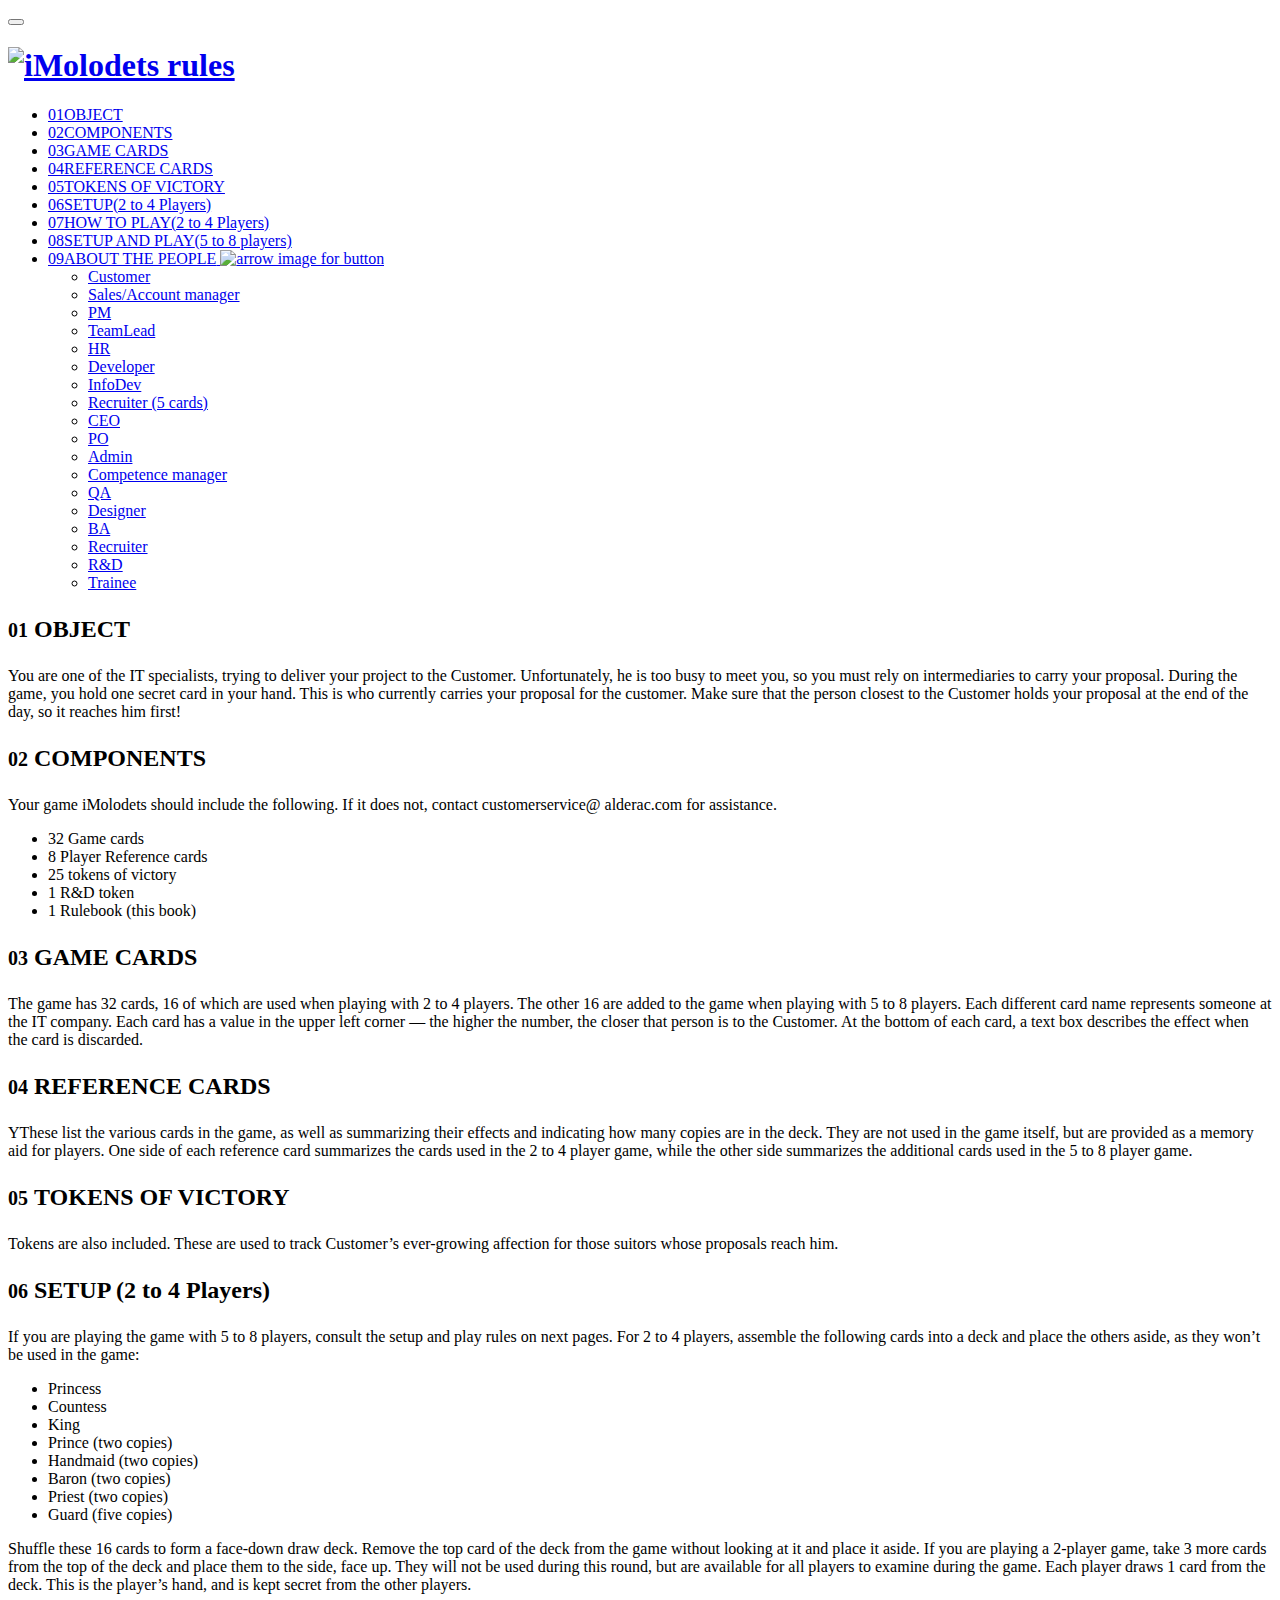
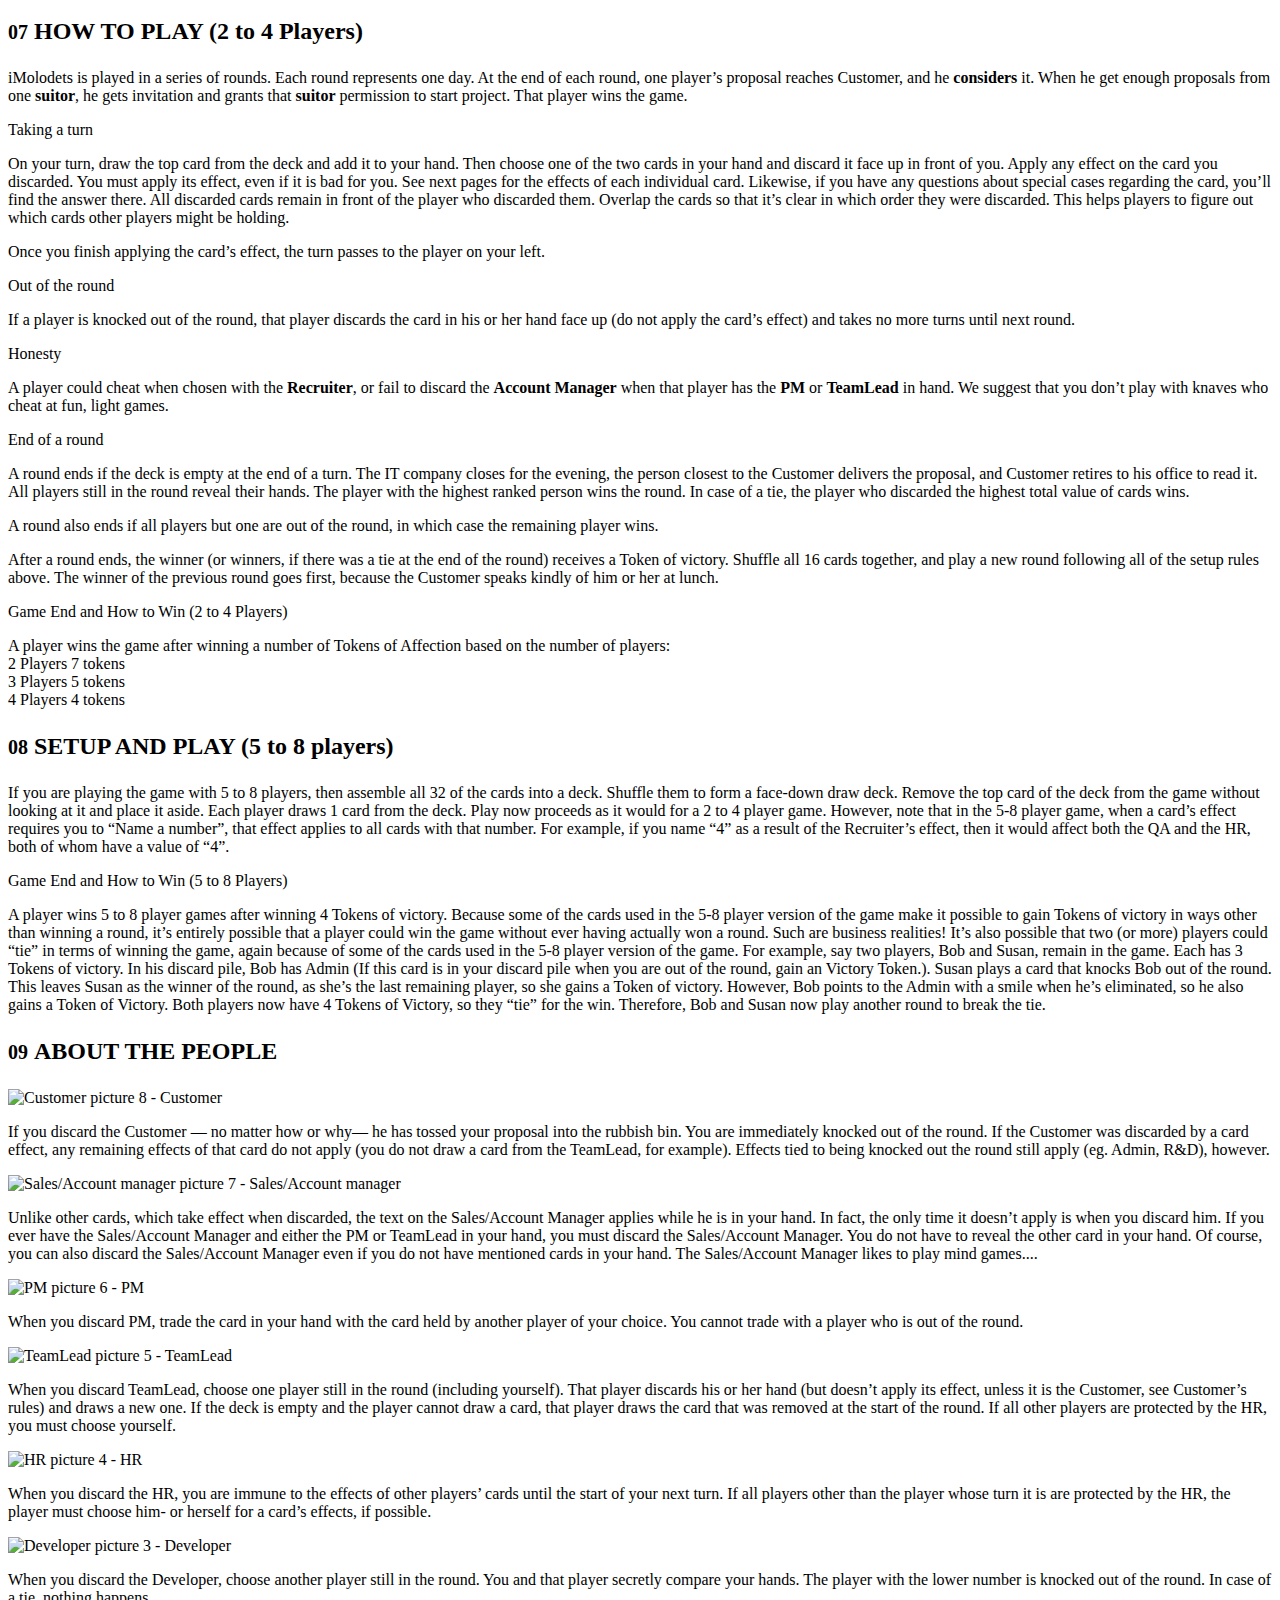
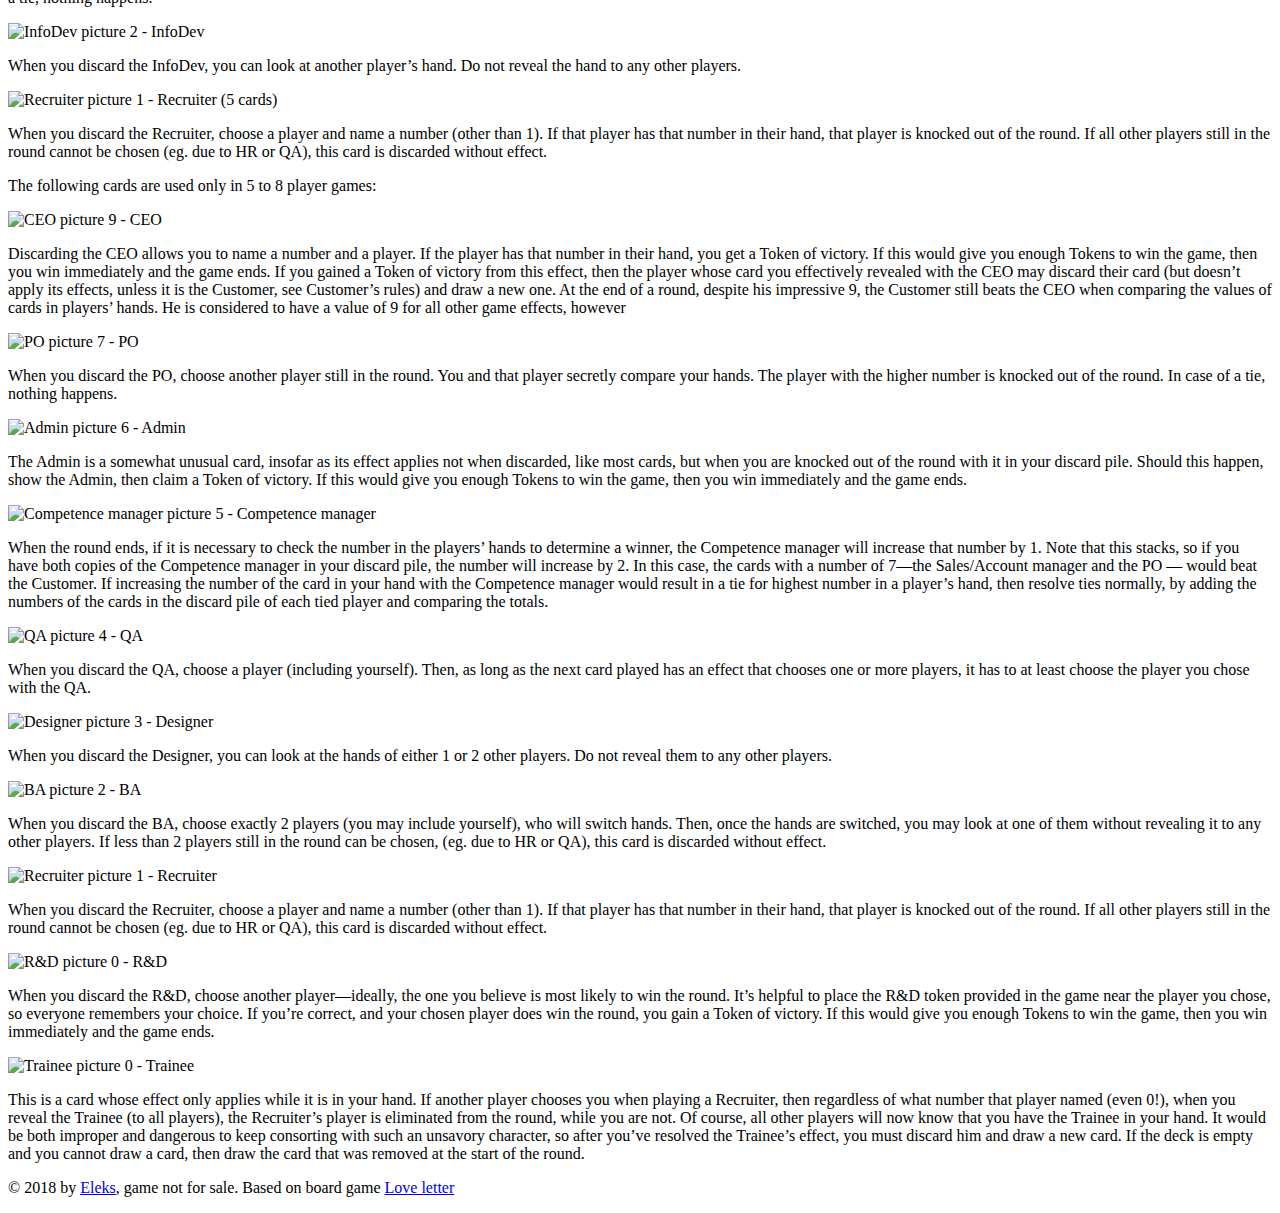
==== index.html @ ad40ad09 "changed <p> teg to <span> in navigation menu" ====
<!DOCTYPE html>
<html>

<head>
    <title>iMolodets board game rules</title>
    <link href="https://fonts.googleapis.com/css?family=Montserrat:400,700" rel="stylesheet"> 
    <link rel="stylesheet" type="text/css" href="main.css">
    <script src="main.js"></script>
    <meta name="viewport" content="width=device-width, initial-scale=1">
</head>

<body>
    <header class="header-block">
        <button class="drop-btn" onclick="mainModule.showHideMenu()"></button>
        <h1><a href="#top"><img alt="iMolodets rules" src="images/logo/logo-rules-dark.svg" class="title-img"></a></h1>
    </header>
    <aside>
        <nav class="expand-menu">
            <ul>
                <li>
                    <a href="#A00" class="list-item" onclick="mainModule.expandMenu(0)">
                        <span class="list-number">01</span><span>OBJECT</span></a>
                </li>

                <li>
                    <a href="#A01" class="list-item" onclick="mainModule.expandMenu(1)">
                        <span class="list-number">02</span><span>COMPONENTS</span></a>
                </li>

                <li>
                    <a href="#A02" class="list-item" onclick="mainModule.expandMenu(2)">
                        <span class="list-number">03</span><span>GAME CARDS</span></a>
                </li>

                <li>
                    <a href="#A03" class="list-item" onclick="mainModule.expandMenu(3)">
                        <span class="list-number">04</span><span>REFERENCE CARDS</span></a>
                </li>

                <li>
                    <a href="#A04" class="list-item" onclick="mainModule.expandMenu(4)">
                        <span class="list-number">05</span><span>TOKENS OF VICTORY</span><a>
                </li>
                <li>
                    <a href="#A05" class="list-item" onclick="mainModule.expandMenu(5)">
                        <span class="list-number">06</span><span class="item-title">SETUP<span class="item-notes">(2 to 4 Players)</span></span></a>
                </li>
                <li>
                    <a href="#A06" class="list-item" onclick="mainModule.expandMenu(6)">
                        <span class="list-number">07</span><span class="item-title">HOW TO PLAY<span class="item-notes">(2 to 4 Players)</span></span></a>
                </li>
                <li>
                    <a href="#A07" class="list-item" onclick="mainModule.expandMenu(7)">
                        <span class="list-number">08</span><span class="item-title">SETUP AND PLAY<span class="item-notes">(5 to 8 players)</span></span></a>
                </li>
                <li class="people-menu-offline">
                    <a href="#A08" id="arrow-item" class="list-item" onclick="mainModule.openSubMenu()">
                            <span class="list-number">09</span><span>ABOUT THE PEOPLE</span>
                        <img alt="arrow image for button" class="arrow" src="images/buttons/arrowDown.png">
                    </a>
                    <ul  class="people-menu">
                        <li>
                            <a href="#A09-9" class="list-item people-list-item" onclick="mainModule.expandMenu(9)">Customer</a>
                        </li>
                        <li>
                            <a href="#A09-10" class="people-list-item list-item" onclick="mainModule.expandMenu(10)">Sales/Account manager</a>
                        </li>
                        <li>
                            <a href="#A09-11" class="people-list-item list-item" onclick="mainModule.expandMenu(11)">PM</a>
                        </li>
                        <li>
                            <a href="#A09-12" class="people-list-item list-item" onclick="mainModule.expandMenu(12)">TeamLead</a>
                        </li>
                        <li>
                            <a href="#A09-13" class="people-list-item list-item" onclick="mainModule.expandMenu(13)">HR</a>
                        </li>
                        <li>
                            <a href="#A09-14" class="people-list-item list-item" onclick="mainModule.expandMenu(14)">Developer</a>
                        </li>
                        <li>
                            <a href="#A09-15" class="people-list-item list-item" onclick="mainModule.expandMenu(15)">InfoDev</a>
                        </li>
                        <li>
                            <a href="#A09-16" class="people-list-item list-item" onclick="mainModule.expandMenu(16)">Recruiter (5 cards)</a>
                        </li>
                        <li>
                            <a href="#A09-17" class="people-list-item list-item" onclick="mainModule.expandMenu(17)">CEO</a>
                        </li>
                        <li>
                            <a href="#A09-18" class="people-list-item list-item" onclick="mainModule.expandMenu(18)">PO</a>
                        </li>
                        <li>
                            <a href="#A09-19" class="people-list-item list-item" onclick="mainModule.expandMenu(19)">Admin</a>
                        </li>
                        <li>
                            <a href="#A09-20" class="people-list-item list-item" onclick="mainModule.expandMenu(20)">Competence manager</a>
                        </li>
                        <li>
                            <a href="#A09-21" class="people-list-item list-item" onclick="mainModule.expandMenu(21)">QA</a>
                        </li>
                        <li>
                            <a href="#A09-22" class="people-list-item list-item" onclick="mainModule.expandMenu(22)">Designer</a>
                        </li>
                        <li>
                            <a href="#A09-23" class="people-list-item list-item" onclick="mainModule.expandMenu(23)">BA</a>
                        </li>
                        <li>
                            <a href="#A09-24" class="people-list-item list-item" onclick="mainModule.expandMenu(24)">Recruiter</a>
                        </li>
                        <li>
                            <a href="#A09-25" class="people-list-item list-item" onclick="mainModule.expandMenu(25)">R&D</a>
                        </li>
                        <li>
                            <a href="#A09-26" class="people-list-item list-item" onclick="mainModule.expandMenu(26)">Trainee</a>
                        </li>
                    </ul>
                </li>
            </ul>
        </nav>
    </aside>
    <article class="content">
        <section class="item items">
            <h2>
                <p>
                    <a name="A00" name="top">
                        <small class="number">01</small>
                        <strong> OBJECT</strong>
                    </a>
                </p>
            </h2>
            <div class="description">
                <p>
                    You are one of the IT specialists, trying to deliver your project to the Customer. Unfortunately, he is too busy to meet
                    you, so you must rely on intermediaries to carry your proposal. During the game, you hold one secret
                    card in your hand. This is who currently carries your proposal for the customer. Make sure that the person
                    closest to the Customer holds your proposal at the end of the day, so it reaches him first!
                </p>
            </div>
        </section>
        <section class="item items">
            <h2>
                <p>
                    <a name="A01">
                        <small class="number">02</small>
                        <strong>COMPONENTS</strong>
                    </a>
                </p>
            </h2>
            <div class="description">
                <p>Your game iMolodets should include the following. If it does not, contact customerservice@ alderac.com for
                    assistance.
                </p>
                <ul>
                    <li>32 Game cards </li>
                    <li>8 Player Reference cards</li>
                    <li>25 tokens of victory</li>
                    <li>1 R&D token</li>
                    <li>1 Rulebook (this book)</li>
                </ul>
                <p></p>
            </div>
        </section>
        <section class="item items">
            <h2>
                <p>
                    <a name="A02">
                        <small class="number">03</small>
                        <strong>GAME CARDS</strong>
                    </a>
                </p>
            </h2>
            <div class="description">
                <p>
                    The game has 32 cards, 16 of which are used when playing with 2 to 4 players. The other 16 are added to the game when playing
                    with 5 to 8 players. Each different card name represents someone at the IT company. Each card has a value
                    in the upper left corner — the higher the number, the closer that person is to the Customer. At the bottom
                    of each card, a text box describes the effect when the card is discarded.
                </p>
            </div>
        </section>
        <section class="item items">
            <h2>
                <p>
                    <a name="A03">
                        <small class="number">04</small>
                        <strong>REFERENCE CARDS</strong>
                    </a>
                </p>
            </h2>
            <div class="description">
                <p>
                    YThese list the various cards in the game, as well as summarizing their effects and indicating how many copies are in the
                    deck. They are not used in the game itself, but are provided as a memory aid for players. One side of
                    each reference card summarizes the cards used in the 2 to 4 player game, while the other side summarizes
                    the additional cards used in the 5 to 8 player game.
                </p>
            </div>
        </section>
        <section class="item items">
            <h2>
                <p>
                    <a  name="A04">
                        <small class="number">05</small>
                        <strong>TOKENS OF VICTORY</strong>
                    </a>
                </p>
            </h2>
            <div class="description">
                <p>
                    Tokens are also included. These are used to track Customer’s ever-growing affection for those suitors whose proposals reach
                    him.
                </p>
            </div>
        </section>
        <section class="item items">
            <h2>
                <p>
                    <a name="A05">
                        <small class="number">06</small>
                        <strong>SETUP (2 to 4 Players)</strong>
                    </a>
                </p>
            </h2>
            <div class="description">
                <p>If you are playing the game with 5 to 8 players, consult the setup and play rules on next pages. For 2 to
                    4 players, assemble the following cards into a deck and place the others aside, as they won’t be used
                    in the game:
                </p>
                <ul class="description-list">
                    <li>Princess</li>
                    <li>Countess</li>
                    <li>King</li>
                    <li>Prince (two copies)</li>
                    <li>Handmaid (two copies)</li>
                    <li>Baron (two copies)</li>
                    <li>Priest (two copies)</li>
                    <li>Guard (five copies)</li>
                </ul>
                <p>Shuffle these 16 cards to form a face-down draw deck. Remove the top card of the deck from the game without
                    looking at it and place it aside. If you are playing a 2-player game, take 3 more cards from the top
                    of the deck and place them to the side, face up. They will not be used during this round, but are available
                    for all players to examine during the game. Each player draws 1 card from the deck. This is the player’s
                    hand, and is kept secret from the other players.</p>
            </div>
        </section>
        <section class="item items">
            <h2>
                <p>
                    <a name="A06">
                        <small class="number">07</small>
                        <strong>HOW TO PLAY (2 to 4 Players)</strong>
                    </a>
                </p>
            </h2>
            <div class="description">
                <p>
                    iMolodets is played in a series of rounds. Each round represents one day. At the end of each round, one player’s proposal
                    reaches Customer, and he
                    <strong>considers</strong> it. When he get enough proposals from one
                    <strong>suitor</strong>, he gets invitation and grants that
                    <strong>suitor</strong> permission to start project. That player wins the game.
                </p>
                <p>Taking a turn </p>
                <p>On your turn, draw the top card from the deck and add it to your hand. Then choose one of the two cards in
                    your hand and discard it face up in front of you. Apply any effect on the card you discarded. You must
                    apply its effect, even if it is bad for you. See next pages for the effects of each individual card.
                    Likewise, if you have any questions about special cases regarding the card, you’ll find the answer there.
                    All discarded cards remain in front of the player who discarded them. Overlap the cards so that it’s
                    clear in which order they were discarded. This helps players to figure out which cards other players
                    might be holding.</p>
                <p>Once you finish applying the card’s effect, the turn passes to the player on your left.
                </p>
                <p>Out of the round</p>
                <p>If a player is knocked out of the round, that player discards the card in his or her hand face up (do not
                    apply the card’s effect) and takes no more turns until next round.
                </p>
                <p>Honesty </p>
                <p>A player could cheat when chosen with the
                    <strong>Recruiter</strong>, or fail to discard the
                    <strong>Account Manager</strong> when that player has the
                    <strong>PM</strong> or
                    <strong>TeamLead</strong> in hand. We suggest that you don’t play with knaves who cheat at fun, light games.
                </p>
                <p>End of a round</p>
                <p>A round ends if the deck is empty at the end of a turn. The IT company closes for the evening, the person
                    closest to the Customer delivers the proposal, and Customer retires to his office to read it. All players
                    still in the round reveal their hands. The player with the highest ranked person wins the round. In case
                    of a tie, the player who discarded the highest total value of cards wins.
                </p>
                <p>A round also ends if all players but one are out of the round, in which case the remaining player wins.
                </p>
                <p>After a round ends, the winner (or winners, if there was a tie at the end of the round) receives a Token
                    of victory. Shuffle all 16 cards together, and play a new round following all of the setup rules above.
                    The winner of the previous round goes first, because the Customer speaks kindly of him or her at lunch.</p>
                <p>Game End and How to Win (2 to 4 Players)</p>
                <p>A player wins the game after winning a number of Tokens of Affection based on the number of players:
                    </br>
                    2 Players 7 tokens </br>
                    3 Players 5 tokens </br>
                    4 Players 4 tokens </br>
                </p>
            </div>
        </section>
        <section class="item items">
            <h2>
                <p>
                    <a name="A07">
                        <small class="number">08</small>
                        <strong>SETUP AND PLAY (5 to 8 players)</strong>
                    </a>
                </p>
            </h2>
            <div class="description">
                <p>
                    If you are playing the game with 5 to 8 players, then assemble all 32 of the cards into a deck. Shuffle them to form a face-down
                    draw deck. Remove the top card of the deck from the game without looking at it and place it aside. Each
                    player draws 1 card from the deck. Play now proceeds as it would for a 2 to 4 player game. However, note
                    that in the 5-8 player game, when a card’s effect requires you to “Name a number”, that effect applies
                    to all cards with that number. For example, if you name “4” as a result of the Recruiter’s effect, then
                    it would affect both the QA and the HR, both of whom have a value of “4”.
                </p>
                <p>Game End and How to Win (5 to 8 Players)</p>
                <p>A player wins 5 to 8 player games after winning 4 Tokens of victory. Because some of the cards used in the
                    5-8 player version of the game make it possible to gain Tokens of victory in ways other than winning
                    a round, it’s entirely possible that a player could win the game without ever having actually won a round.
                    Such are business realities! It’s also possible that two (or more) players could “tie” in terms of winning
                    the game, again because of some of the cards used in the 5-8 player version of the game. For example,
                    say two players, Bob and Susan, remain in the game. Each has 3 Tokens of victory. In his discard pile,
                    Bob has Admin (If this card is in your discard pile when you are out of the round, gain an Victory Token.).
                    Susan plays a card that knocks Bob out of the round. This leaves Susan as the winner of the round, as
                    she’s the last remaining player, so she gains a Token of victory. However, Bob points to the Admin with
                    a smile when he’s eliminated, so he also gains a Token of Victory. Both players now have 4 Tokens of
                    Victory, so they “tie” for the win. Therefore, Bob and Susan now play another round to break the tie.
                </p>
            </div>
        </section>
        <section class="item items">
            <h2>
                <p>
                    <a name="A08">
                        <small class="number">09</small>
                        <strong>ABOUT THE PEOPLE</strong>
                    </a>
                </p>
            </h2>
            <div class="description">
                <p></p>
                <div class="people-block items">
                    <img alt="Customer picture" class="people-img choosen-item" src="images/people/customer.png">
                    <a name="A09-9" class="people-name">8 - Customer</a>
                    <p>If you discard the Customer — no matter how or why— he has tossed your proposal into the rubbish bin.
                        You are immediately knocked out of the round. If the Customer was discarded by a card effect, any
                        remaining effects of that card do not apply (you do not draw a card from the TeamLead, for example).
                        Effects tied to being knocked out the round still apply (eg. Admin, R&D), however.</p>
                </div>
                <div class="people-block items">
                    <img alt="Sales/Account manager picture" class="people-img" src="images/people/sales.png">
                    <a name="A09-10" class="people-name">7 - Sales/Account manager</a>
                    <p>Unlike other cards, which take effect when discarded, the text on the Sales/Account Manager applies while
                        he is in your hand. In fact, the only time it doesn’t apply is when you discard him. If you ever
                        have the Sales/Account Manager and either the PM or TeamLead in your hand, you must discard the Sales/Account
                        Manager. You do not have to reveal the other card in your hand. Of course, you can also discard the
                        Sales/Account Manager even if you do not have mentioned cards in your hand. The Sales/Account Manager
                        likes to play mind games....
                    </p>
                </div>
                <div class="people-block items">
                    <img alt="PM picture" class="people-img" src="images/people/pm.png">
                    <a name="A09-11" class="people-name">6 - PM</a>
                    <p>When you discard PM, trade the card in your hand with the card held by another player of your choice.
                        You cannot trade with a player who is out of the round.
                    </p>
                </div>
                <div class="people-block items">
                    <img alt="TeamLead picture" class="people-img" src="images/people/team-lead.png">
                    <a name="A09-12" class="people-name">5 - TeamLead</a>
                    <p>When you discard TeamLead, choose one player still in the round (including yourself). That player discards
                        his or her hand (but doesn’t apply its effect, unless it is the Customer, see Customer’s rules) and
                        draws a new one. If the deck is empty and the player cannot draw a card, that player draws the card
                        that was removed at the start of the round. If all other players are protected by the HR, you must
                        choose yourself.
                    </p>
                </div>
                <div class="people-block items">
                    <img alt="HR picture" class="people-img" src="images/people/hr.png">
                    <a name="A09-13" class="people-name">4 - HR</a>
                    <p>When you discard the HR, you are immune to the effects of other players’ cards until the start of your
                        next turn. If all players other than the player whose turn it is are protected by the HR, the player
                        must choose him- or herself for a card’s effects, if possible.</p>
                </div>
                <div class="people-block items">
                    <img alt="Developer picture" class="people-img" src="images/people/group.png">
                    <a name="A09-14" class="people-name">3 - Developer</a>
                    <p>When you discard the Developer, choose another player still in the round. You and that player secretly
                        compare your hands. The player with the lower number is knocked out of the round. In case of a tie,
                        nothing happens.
                    </p>
                </div>
                <div class="people-block items">
                    <img alt="InfoDev picture" class="people-img" src="images/people/infodev.png">
                    <a name="A09-15" class="people-name">2 - InfoDev</a>
                    <p>When you discard the InfoDev, you can look at another player’s hand. Do not reveal the hand to any other
                        players.
                    </p>
                </div>
                <div class="people-block items">
                    <img alt="Recruiter picture" class="people-img" src="images/people/recruiter.png">
                    <a name="A09-16" class="people-name">1 - Recruiter (5 cards)</a>
                    <p>When you discard the Recruiter, choose a player and name a number (other than 1). If that player has
                        that number in their hand, that player is knocked out of the round. If all other players still in
                        the round cannot be chosen (eg. due to HR or QA), this card is discarded without effect.</p>
                </div>

                <div>
                    <p class="separate_title">The following cards are used only in 5 to 8 player games:</p>
                </div>

                <div class="people-block items">
                    <img alt="CEO picture" class="people-img" src="images/people/ceo.png">
                    <a name="A09-17" class="people-name">9 - CEO</a>
                    <p>Discarding the CEO allows you to name a number and a player. If the player has that number in their hand,
                        you get a Token of victory. If this would give you enough Tokens to win the game, then you win immediately
                        and the game ends. If you gained a Token of victory from this effect, then the player whose card
                        you effectively revealed with the CEO may discard their card (but doesn’t apply its effects, unless
                        it is the Customer, see Customer’s rules) and draw a new one. At the end of a round, despite his
                        impressive 9, the Customer still beats the CEO when comparing the values of cards in players’ hands.
                        He is considered to have a value of 9 for all other game effects, however
                    </p>
                </div>
                <div class="people-block items">
                    <img alt="PO picture" class="people-img" src="images/people/po.png">
                    <a name="A09-18" class="people-name">7 - PO</a>
                    <p>When you discard the PO, choose another player still in the round. You and that player secretly compare
                        your hands. The player with the higher number is knocked out of the round. In case of a tie, nothing
                        happens.
                    </p>
                </div>
                <div class="people-block items">
                    <img alt="Admin picture" class="people-img" src="images/people/admin.png">
                    <a name="A09-19" class="people-name">6 - Admin</a>
                    <p>The Admin is a somewhat unusual card, insofar as its effect applies not when discarded, like most cards,
                        but when you are knocked out of the round with it in your discard pile. Should this happen, show
                        the Admin, then claim a Token of victory. If this would give you enough Tokens to win the game, then
                        you win immediately and the game ends.
                    </p>
                </div>
                <div class="people-block items">
                    <img alt="Competence manager picture" class="people-img" src="images/people/comp-manager.png">
                    <a name="A09-20" class="people-name">5 - Competence manager</a>
                    <p>When the round ends, if it is necessary to check the number in the players’ hands to determine a winner,
                        the Competence manager will increase that number by 1. Note that this stacks, so if you have both
                        copies of the Competence manager in your discard pile, the number will increase by 2. In this case,
                        the cards with a number of 7—the Sales/Account manager and the PO — would beat the Customer. If increasing
                        the number of the card in your hand with the Competence manager would result in a tie for highest
                        number in a player’s hand, then resolve ties normally, by adding the numbers of the cards in the
                        discard pile of each tied player and comparing the totals.
                    </p>
                </div>
                <div class="people-block items">
                    <img alt="QA picture" class="people-img" src="images/people/qa.png">
                    <a name="A09-21" class="people-name">4 - QA</a>
                    <p>When you discard the QA, choose a player (including yourself). Then, as long as the next card played
                        has an effect that chooses one or more players, it has to at least choose the player you chose with
                        the QA.
                    </p>
                </div>
                <div class="people-block items">
                    <img alt="Designer picture" class="people-img" src="images/people/designer.png">
                    <a name="A09-22" class="people-name">3 - Designer</a>
                    <p>When you discard the Designer, you can look at the hands of either 1 or 2 other players. Do not reveal
                        them to any other players.
                    </p>
                </div>
                <div class="people-block items">
                    <img alt="BA picture" class="people-img" src="images/people/ba.png">
                    <a name="A09-23" class="people-name">2 - BA</a>
                    <p>When you discard the BA, choose exactly 2 players (you may include yourself), who will switch hands.
                        Then, once the hands are switched, you may look at one of them without revealing it to any other
                        players. If less than 2 players still in the round can be chosen, (eg. due to HR or QA), this card
                        is discarded without effect.
                    </p>
                </div>
                <div class="people-block items">
                    <img alt="Recruiter picture" class="people-img" src="images/people/recruiter.png">
                    <a name="A09-24" class="people-name">1 - Recruiter</a>
                    <p>When you discard the Recruiter, choose a player and name a number (other than 1). If that player has
                        that number in their hand, that player is knocked out of the round. If all other players still in
                        the round cannot be chosen (eg. due to HR or QA), this card is discarded without effect.</p>
                </div>
                <div class="people-block items">
                    <img alt="R&D picture" class="people-img" src="images/people/rnd.png">
                    <a name="A09-25" class="people-name">0 - R&D</a>
                    <p>When you discard the R&D, choose another player—ideally, the one you believe is most likely to win the
                        round. It’s helpful to place the R&D token provided in the game near the player you chose, so everyone
                        remembers your choice. If you’re correct, and your chosen player does win the round, you gain a Token
                        of victory. If this would give you enough Tokens to win the game, then you win immediately and the
                        game ends.
                    </p>
                </div>
                <div class="people-block items">
                    <img alt="Trainee picture" class="people-img" src="images/people/trainee.png">
                    <a name="A09-26" class="people-name">0 - Trainee</a>
                    <p>This is a card whose effect only applies while it is in your hand. If another player chooses you when
                        playing a Recruiter, then regardless of what number that player named (even 0!), when you reveal
                        the Trainee (to all players), the Recruiter’s player is eliminated from the round, while you are
                        not. Of course, all other players will now know that you have the Trainee in your hand. It would
                        be both improper and dangerous to keep consorting with such an unsavory character, so after you’ve
                        resolved the Trainee’s effect, you must discard him and draw a new card. If the deck is empty and
                        you cannot draw a card, then draw the card that was removed at the start of the round.
                    </p>
                </div>
            </div>
        </section>
    </article>
    <footer class="footer-block">
        <p>	&copy; 2018 by
            <a href="https://eleks.com" target="_blank">Eleks</a>, game not for sale. Based on board game
            <a href="http://www.alderacsite.com/love-letter-home/" target="_blank">Love letter</a>
        </p>
    </footer>
</body>

</html>
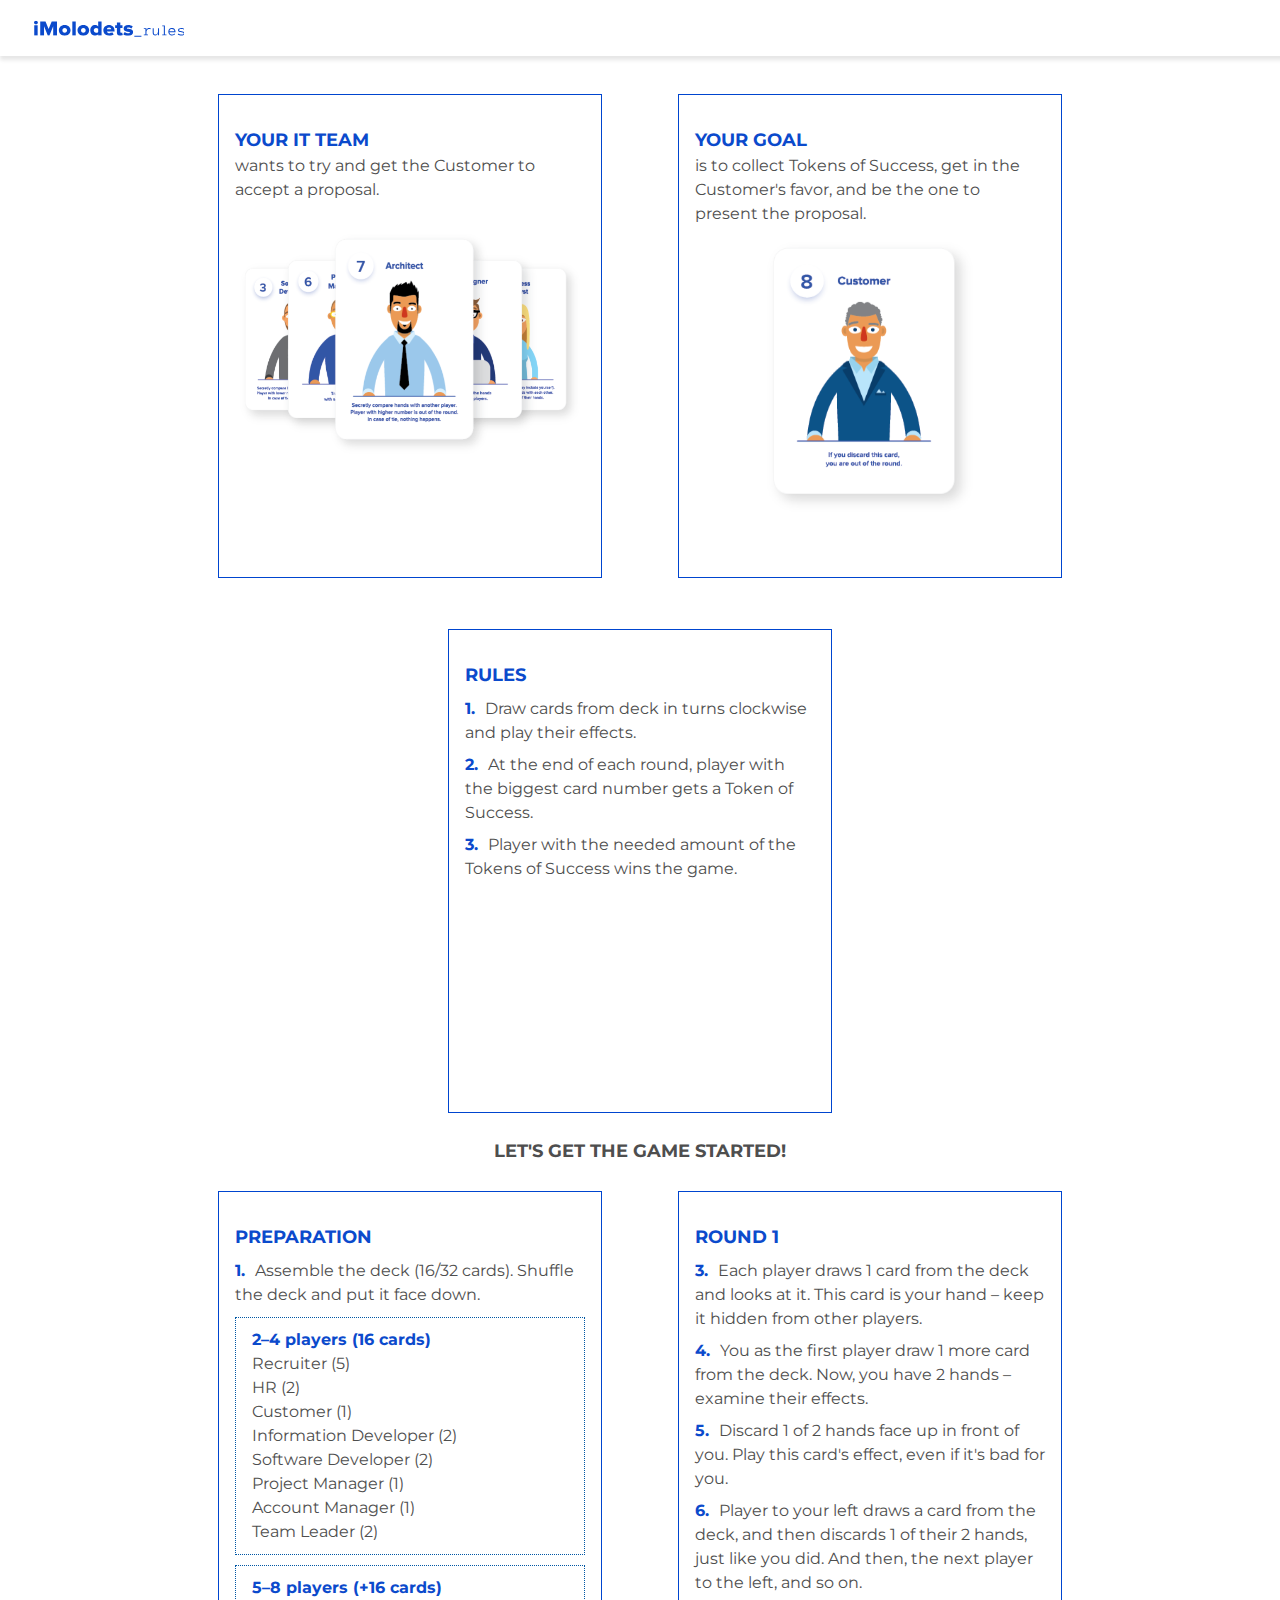
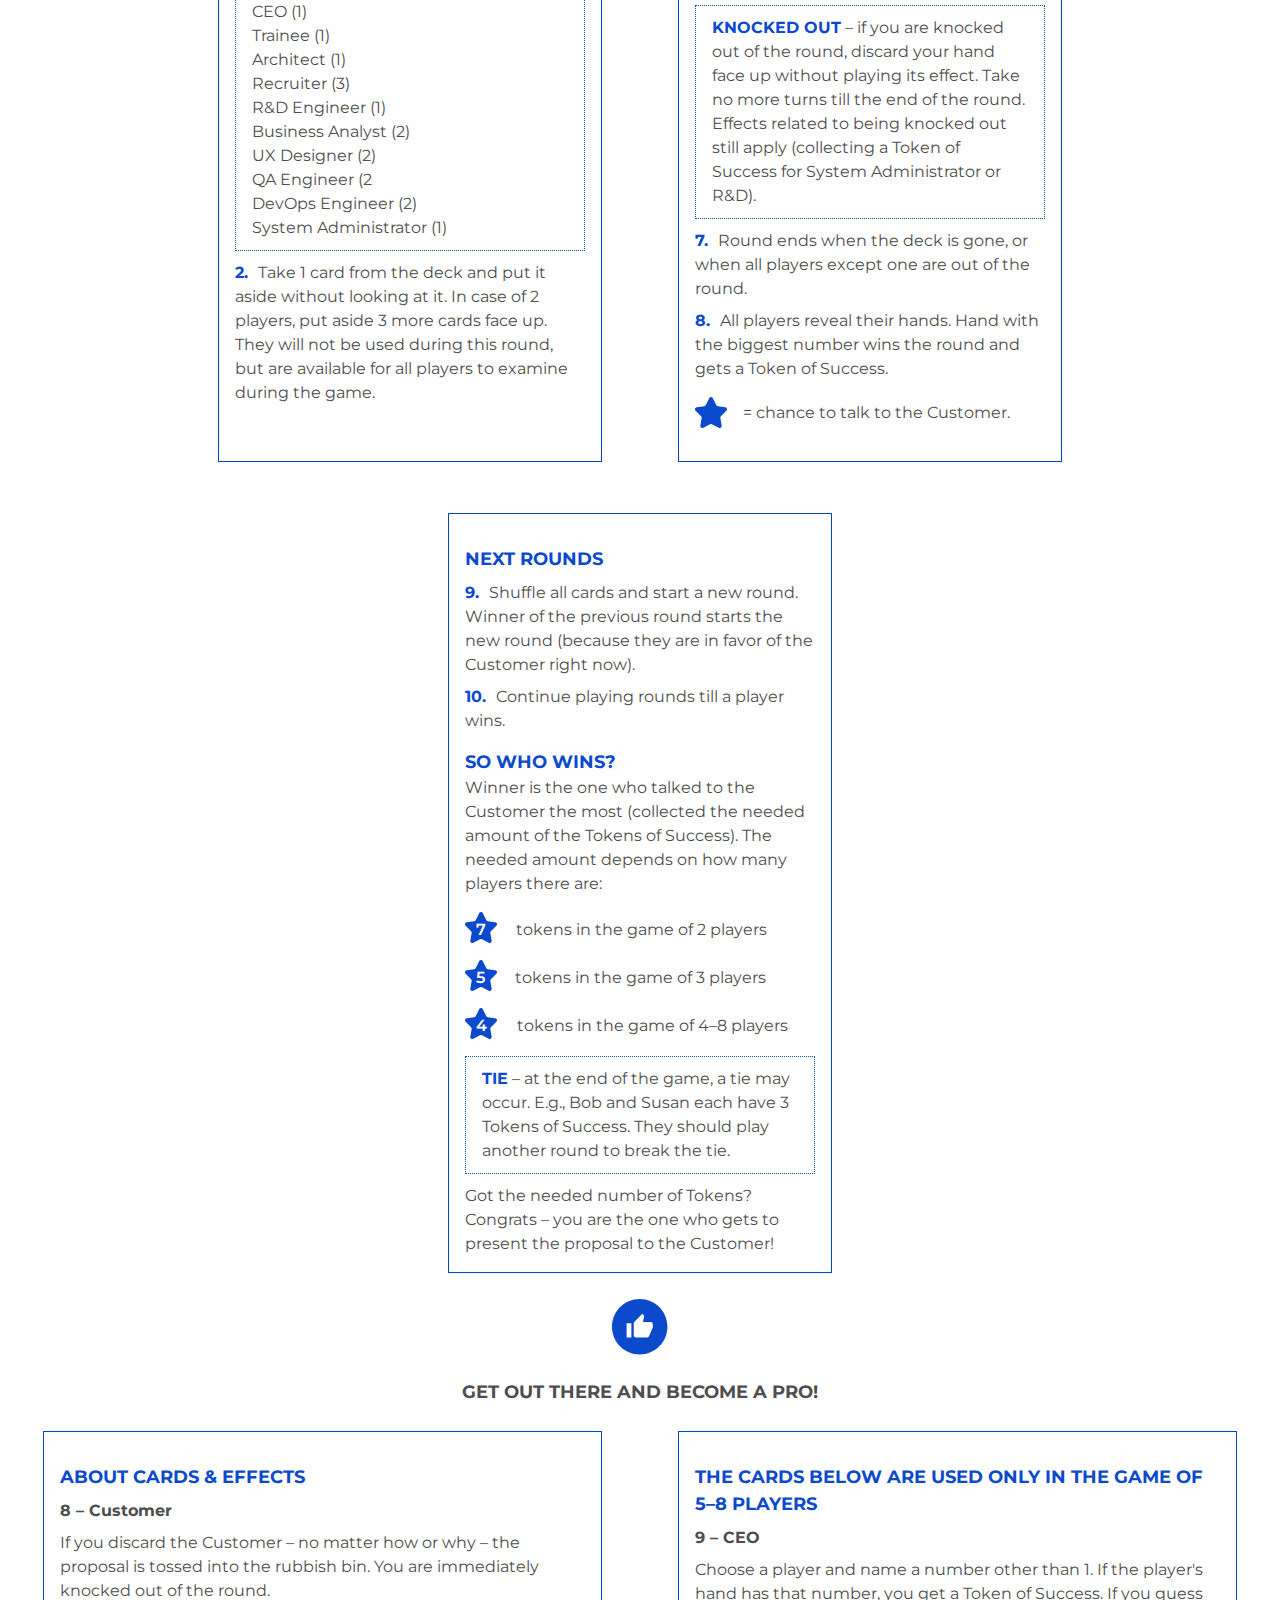
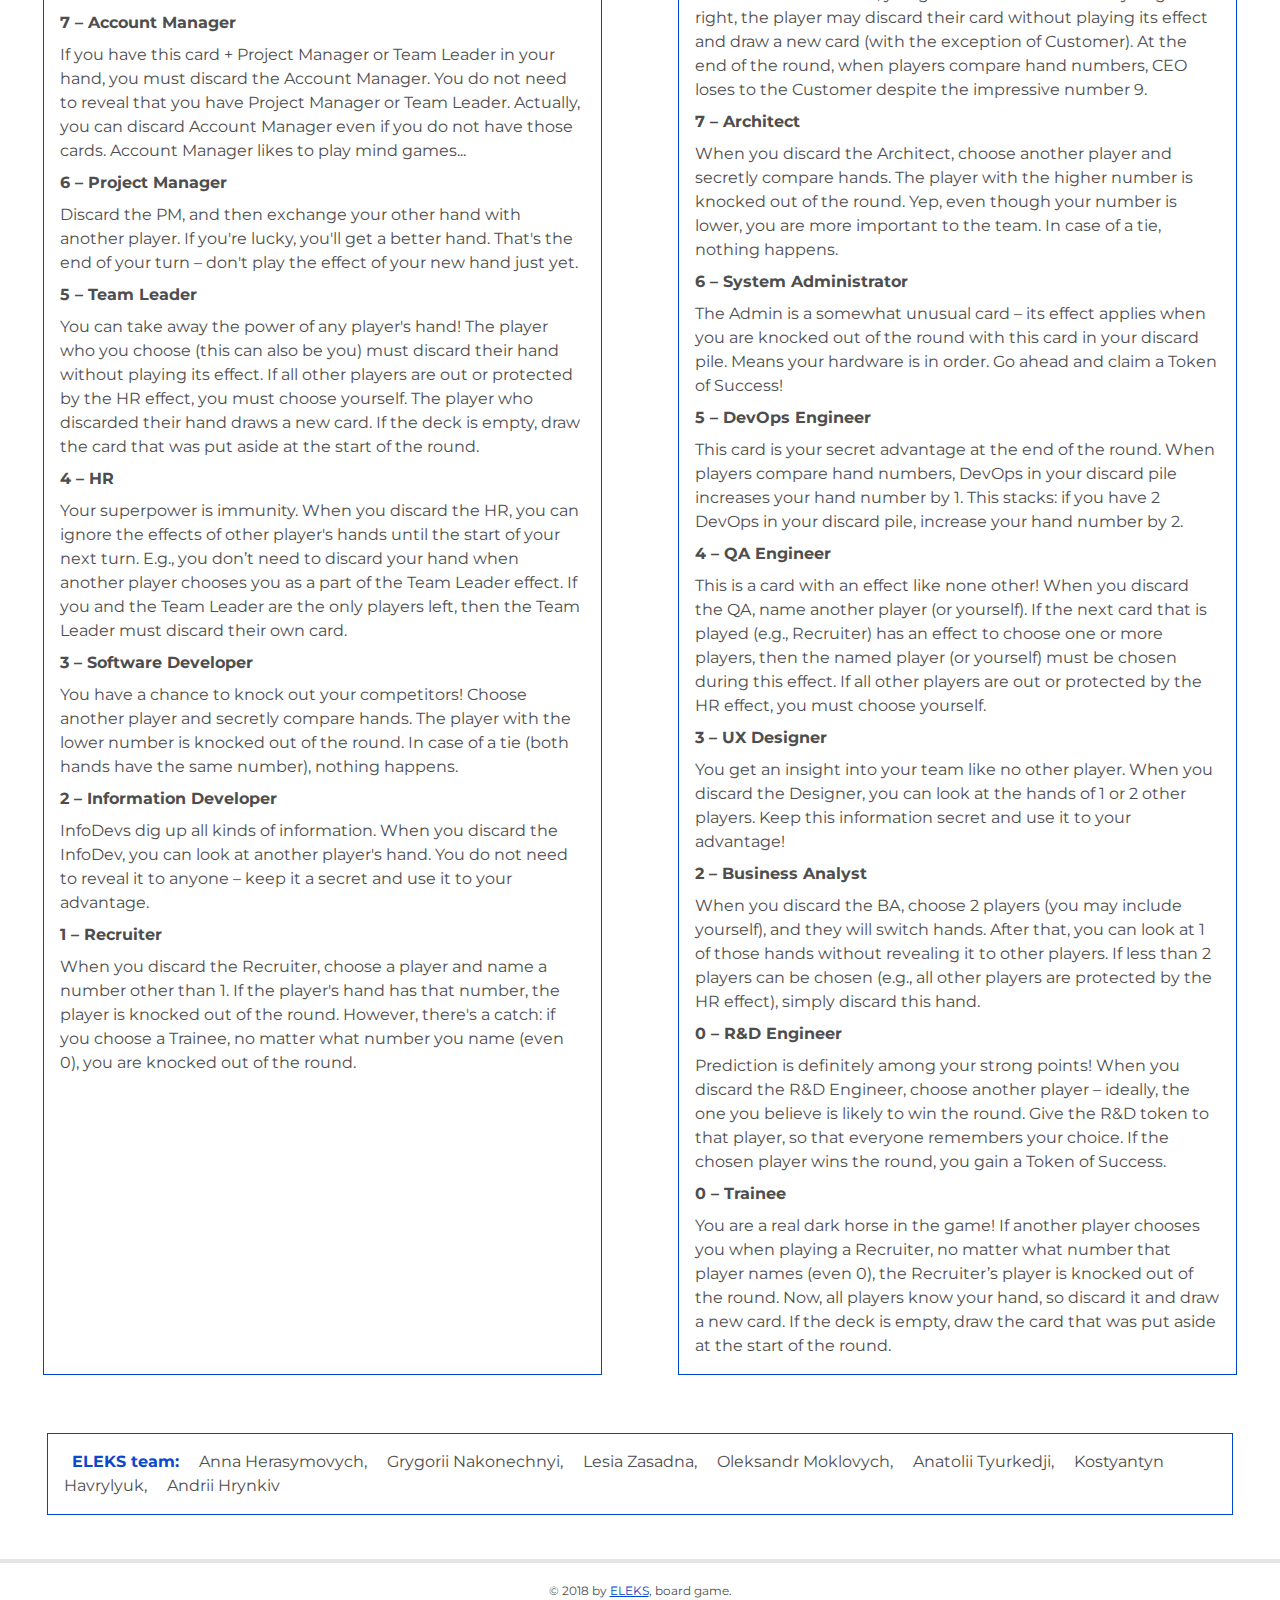
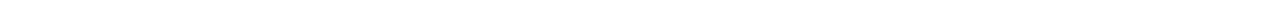
==== commit 5378d00b: "add new version of the rules;" ====
--- a/index.html
+++ b/index.html
@@ -1,9 +1,10 @@
 <!DOCTYPE html>
-<html>
+<html lang="en">
 
 <head>
+    <meta charset="utf-8" />
     <title>iMolodets board game rules</title>
-    <link href="https://fonts.googleapis.com/css?family=Montserrat:400,700" rel="stylesheet"> 
+    <link href="https://fonts.googleapis.com/css?family=Montserrat:400,700" rel="stylesheet">
     <link rel="stylesheet" type="text/css" href="main.css">
     <script src="main.js"></script>
     <meta name="viewport" content="width=device-width, initial-scale=1">
@@ -12,510 +13,323 @@
 <body>
     <header class="header-block">
         <button class="drop-btn" onclick="mainModule.showHideMenu()"></button>
-        <h1><a href="#top"><img alt="iMolodets rules" src="images/logo/logo-rules-dark.svg" class="title-img"></a></h1>
+        <h1>
+            <a href="#top">
+                <img alt="iMolodets rules" src="images/logo/logo-rules-dark.svg" class="title-img">
+            </a>
+        </h1>
     </header>
     <aside>
         <nav class="expand-menu">
             <ul>
                 <li>
                     <a href="#A00" class="list-item" onclick="mainModule.expandMenu(0)">
-                        <span class="list-number">01</span><span>OBJECT</span></a>
+                        <span class="navigation-list-number">01</span>
+                        <span>INTRODUCTION</span>
+                    </a>
                 </li>
 
                 <li>
                     <a href="#A01" class="list-item" onclick="mainModule.expandMenu(1)">
-                        <span class="list-number">02</span><span>COMPONENTS</span></a>
+                        <span class="navigation-list-number">02</span>
+                        <span>HOW TO PLAY</span>
+                    </a>
                 </li>
 
                 <li>
                     <a href="#A02" class="list-item" onclick="mainModule.expandMenu(2)">
-                        <span class="list-number">03</span><span>GAME CARDS</span></a>
-                </li>
-
-                <li>
-                    <a href="#A03" class="list-item" onclick="mainModule.expandMenu(3)">
-                        <span class="list-number">04</span><span>REFERENCE CARDS</span></a>
-                </li>
-
-                <li>
-                    <a href="#A04" class="list-item" onclick="mainModule.expandMenu(4)">
-                        <span class="list-number">05</span><span>TOKENS OF VICTORY</span><a>
-                </li>
-                <li>
-                    <a href="#A05" class="list-item" onclick="mainModule.expandMenu(5)">
-                        <span class="list-number">06</span><span class="item-title">SETUP<span class="item-notes">(2 to 4 Players)</span></span></a>
-                </li>
-                <li>
-                    <a href="#A06" class="list-item" onclick="mainModule.expandMenu(6)">
-                        <span class="list-number">07</span><span class="item-title">HOW TO PLAY<span class="item-notes">(2 to 4 Players)</span></span></a>
-                </li>
-                <li>
-                    <a href="#A07" class="list-item" onclick="mainModule.expandMenu(7)">
-                        <span class="list-number">08</span><span class="item-title">SETUP AND PLAY<span class="item-notes">(5 to 8 players)</span></span></a>
-                </li>
-                <li class="people-menu-offline">
-                    <a href="#A08" id="arrow-item" class="list-item" onclick="mainModule.openSubMenu()">
-                            <span class="list-number">09</span><span>ABOUT THE PEOPLE</span>
-                        <img alt="arrow image for button" class="arrow" src="images/buttons/arrowDown.png">
+                        <span class="navigation-list-number">03</span>
+                        <span>ABOUT CARDS</span>
                     </a>
-                    <ul  class="people-menu">
-                        <li>
-                            <a href="#A09-9" class="list-item people-list-item" onclick="mainModule.expandMenu(9)">Customer</a>
-                        </li>
-                        <li>
-                            <a href="#A09-10" class="people-list-item list-item" onclick="mainModule.expandMenu(10)">Sales/Account manager</a>
-                        </li>
-                        <li>
-                            <a href="#A09-11" class="people-list-item list-item" onclick="mainModule.expandMenu(11)">PM</a>
-                        </li>
-                        <li>
-                            <a href="#A09-12" class="people-list-item list-item" onclick="mainModule.expandMenu(12)">TeamLead</a>
-                        </li>
-                        <li>
-                            <a href="#A09-13" class="people-list-item list-item" onclick="mainModule.expandMenu(13)">HR</a>
-                        </li>
-                        <li>
-                            <a href="#A09-14" class="people-list-item list-item" onclick="mainModule.expandMenu(14)">Developer</a>
-                        </li>
-                        <li>
-                            <a href="#A09-15" class="people-list-item list-item" onclick="mainModule.expandMenu(15)">InfoDev</a>
-                        </li>
-                        <li>
-                            <a href="#A09-16" class="people-list-item list-item" onclick="mainModule.expandMenu(16)">Recruiter (5 cards)</a>
-                        </li>
-                        <li>
-                            <a href="#A09-17" class="people-list-item list-item" onclick="mainModule.expandMenu(17)">CEO</a>
-                        </li>
-                        <li>
-                            <a href="#A09-18" class="people-list-item list-item" onclick="mainModule.expandMenu(18)">PO</a>
-                        </li>
-                        <li>
-                            <a href="#A09-19" class="people-list-item list-item" onclick="mainModule.expandMenu(19)">Admin</a>
-                        </li>
-                        <li>
-                            <a href="#A09-20" class="people-list-item list-item" onclick="mainModule.expandMenu(20)">Competence manager</a>
-                        </li>
-                        <li>
-                            <a href="#A09-21" class="people-list-item list-item" onclick="mainModule.expandMenu(21)">QA</a>
-                        </li>
-                        <li>
-                            <a href="#A09-22" class="people-list-item list-item" onclick="mainModule.expandMenu(22)">Designer</a>
-                        </li>
-                        <li>
-                            <a href="#A09-23" class="people-list-item list-item" onclick="mainModule.expandMenu(23)">BA</a>
-                        </li>
-                        <li>
-                            <a href="#A09-24" class="people-list-item list-item" onclick="mainModule.expandMenu(24)">Recruiter</a>
-                        </li>
-                        <li>
-                            <a href="#A09-25" class="people-list-item list-item" onclick="mainModule.expandMenu(25)">R&D</a>
-                        </li>
-                        <li>
-                            <a href="#A09-26" class="people-list-item list-item" onclick="mainModule.expandMenu(26)">Trainee</a>
-                        </li>
-                    </ul>
                 </li>
             </ul>
         </nav>
     </aside>
-    <article class="content">
-        <section class="item items">
-            <h2>
-                <p>
-                    <a name="A00" name="top">
-                        <small class="number">01</small>
-                        <strong> OBJECT</strong>
-                    </a>
-                </p>
-            </h2>
-            <div class="description">
-                <p>
-                    You are one of the IT specialists, trying to deliver your project to the Customer. Unfortunately, he is too busy to meet
-                    you, so you must rely on intermediaries to carry your proposal. During the game, you hold one secret
-                    card in your hand. This is who currently carries your proposal for the customer. Make sure that the person
-                    closest to the Customer holds your proposal at the end of the day, so it reaches him first!
-                </p>
+    <main class="content">
+        <section class="group-block">
+            <div class="description-block">
+                <h3>
+                    <a id="A00">YOUR IT TEAM</a>
+                </h3>
+                <p>wants to try and get the Customer to accept a proposal.</p>
+                <img alt="cards picture" id="people-picture" src="images/cards/asset.png">
+            </div>
+            <div class="description-block">
+                <h3>YOUR GOAL</h3>
+                <p>is to collect Tokens of Success, get in the Customer&apos;s favor, and be the one to present the proposal.</p>
+                <img alt="customer card" id="customer-picture" src="images/cards/asset_customer.png">
+            </div>
+            <div class="description-block">
+                <h3>RULES</h3>
+                <ol id="rules-list">
+                    <li>
+                        Draw cards from deck in turns clockwise and play their effects.
+                    </li>
+                    <li>
+                        At the end of each round, player with the biggest card number gets a Token of Success.
+                    </li>
+                    <li>
+                        Player with the needed amount of the Tokens of Success wins the game.
+                    </li>
+                </ol>
             </div>
         </section>
-        <section class="item items">
-            <h2>
-                <p>
-                    <a name="A01">
-                        <small class="number">02</small>
-                        <strong>COMPONENTS</strong>
-                    </a>
-                </p>
-            </h2>
-            <div class="description">
-                <p>Your game iMolodets should include the following. If it does not, contact customerservice@ alderac.com for
-                    assistance.
-                </p>
-                <ul>
-                    <li>32 Game cards </li>
-                    <li>8 Player Reference cards</li>
-                    <li>25 tokens of victory</li>
-                    <li>1 R&D token</li>
-                    <li>1 Rulebook (this book)</li>
-                </ul>
-                <p></p>
+       
+            <h2>LET&apos;S GET THE GAME STARTED!</h2>
+      
+        <section class="group-block">
+            <div class="description-block">
+                <h3> <a id="A01">PREPARATION  </a></h3>
+                <ol id="preparation-list">
+                    <li>Assemble the deck (16/32 cards). Shuffle the deck and put it face down.
+                        <div class="internal-listitem-block">
+
+                            <ul class="people-list">
+                                <li class="term-description">2–4 players (16 cards)</li>
+                                <li>Recruiter (5)</li>
+                                <li>HR (2)</li>
+                                <li>Customer (1)</li>
+                                <li>Information Developer (2)</li>
+                                <li>Software Developer (2)</li>
+                                <li>Project Manager (1)</li>
+                                <li>Account Manager (1)</li>
+                                <li>Team Leader (2)</li>
+                            </ul>
+
+                        </div>
+                        <div class="internal-listitem-block">
+                            <ul class="people-list">
+                                <li class="term-description">5–8 players (+16 cards)</li>
+                                <li>CEO (1)</li>
+                                <li>Trainee (1)</li>
+                                <li>Architect (1)</li>
+                                <li>Recruiter (3)</li>
+                                <li>R&amp;D Engineer (1)</li>
+                                <li>Business Analyst (2)</li>
+                                <li>UX Designer (2)</li>
+                                <li>QA Engineer (2</li>
+                                <li>DevOps Engineer (2)</li>
+                                <li>System Administrator (1)</li>
+                            </ul>
+                        </div>
+                    </li>
+                    <li>
+                        Take 1 card from the deck and put it aside without looking at it. In case of 2 players, put aside 3 more cards face up. They
+                        will not be used during this round, but are available for all players to examine during the game.
+                    </li>
+                </ol>
+            </div>
+            <div class="description-block">
+                <h3>ROUND 1</h3>
+                <ol id="first-rounds">
+                    <li>
+                        Each player draws 1 card from the deck and looks at it. This card is your hand – keep it hidden from other players.
+                    </li>
+                    <li>
+                        You as the first player draw 1 more card from the deck. Now, you have 2 hands – examine their effects.
+                    </li>
+                    <li>
+                        Discard 1 of 2 hands face up in front of you. Play this card&apos;s effect, even if it&apos;s bad for you.
+                    </li>
+                    <li>
+                        Player to your left draws a card from the deck, and then discards 1 of their 2 hands, just like you did. And then, the next
+                        player to the left, and so on.
+                        <div class="internal-listitem-block">
+                            <p>
+                                <span class="term-description">KNOCKED OUT</span> – if you are knocked out of the round, discard your hand face up without
+                                playing its effect. Take no more turns till the end of the round. Effects related to being
+                                knocked out still apply (collecting a Token of Success for System Administrator or R&amp;D).</p>
+                        </div>
+                    </li>
+                    <li>
+                        Round ends when the deck is gone, or when all players except one are out of the round.
+                    </li>
+                    <li>
+                        All players reveal their hands. Hand with the biggest number wins the round and gets a Token of Success.
+                    </li>
+                </ol>
+                <div class="tip-block star">
+                    <p>= chance to talk to the Customer.</p>
+                </div>
+            </div>
+            <div class="description-block">
+                <h3>NEXT ROUNDS</h3>
+                <ol id="next-rounds">
+                    <li>
+                        Shuffle all cards and start a new round. Winner of the previous round starts the new round (because they are in favor of
+                        the Customer right now).
+                    </li>
+                    <li>
+                        Continue playing rounds till a player wins.
+                    </li>
+                </ol>
+        
+                <h3>SO WHO WINS?</h3>
+                <p>Winner is the one who talked to the Customer the most (collected the needed amount of the Tokens of Success).
+                    The needed amount depends on how many players there are:</p>
+                <div class="tip-block">
+                    <p>
+                        <span>7</span>tokens in the game of 2 players</p>
+                </div>
+                <div class="tip-block">
+                    <p>
+                        <span>5</span>tokens in the game of 3 players</p>
+                </div>
+                <div class="tip-block">
+                    <p>
+                        <span>4</span>tokens in the game of 4–8 players</p>
+                </div>
+                <div class="internal-listitem-block">
+                    <p>
+                        <span class="term-description">TIE</span> – at the end of the game, a tie may occur. E.g., Bob and Susan each have 3 Tokens of Success.
+                        They should play another round to break the tie.</p>
+                </div>
+                <div>
+                    <p>Got the needed number of Tokens? Congrats – you are the one who gets to present the proposal to the Customer!
+                    </p>
+                </div>
             </div>
         </section>
-        <section class="item items">
-            <h2>
-                <p>
-                    <a name="A02">
-                        <small class="number">03</small>
-                        <strong>GAME CARDS</strong>
-                    </a>
-                </p>
-            </h2>
-            <div class="description">
-                <p>
-                    The game has 32 cards, 16 of which are used when playing with 2 to 4 players. The other 16 are added to the game when playing
-                    with 5 to 8 players. Each different card name represents someone at the IT company. Each card has a value
-                    in the upper left corner — the higher the number, the closer that person is to the Customer. At the bottom
-                    of each card, a text box describes the effect when the card is discarded.
-                </p>
+        <div id="like-img">
+            <img alt="like" src="images/like.svg">
+        </div>
+        <h2>GET OUT THERE AND BECOME A PRO!</h2>
+        <section class="group-block">
+            <div class="description-block desktop-view">
+                <h3>
+                    <a id="A02">ABOUT CARDS &amp; EFFECTS</a>
+                </h3>
+                <div class="card-description">
+                    <h3>8 – Customer</h3>
+                    <p>If you discard the Customer – no matter how or why – the proposal is tossed into the rubbish bin. You
+                        are immediately knocked out of the round. </p>
+                </div>
+                <div class="card-description">
+                    <h3>7 – Account Manager</h3>
+                    <p>If you have this card + Project Manager or Team Leader in your hand, you must discard the Account Manager.
+                        You do not need to reveal that you have Project Manager or Team Leader. Actually, you can discard
+                        Account Manager even if you do not have those cards. Account Manager likes to play mind games...</p>
+                </div>
+                <div class="card-description">
+                    <h3>6 – Project Manager</h3>
+                    <p>Discard the PM, and then exchange your other hand with another player. If you&apos;re lucky, you&apos;ll
+                        get a better hand. That&apos;s the end of your turn – don&apos;t play the effect of your new hand
+                        just yet.
+                    </p>
+                </div>
+                <div class="card-description">
+                    <h3>5 – Team Leader</h3>
+                    <p>You can take away the power of any player&apos;s hand! The player who you choose (this can also be you)
+                        must discard their hand without playing its effect. If all other players are out or protected by
+                        the HR effect, you must choose yourself. The player who discarded their hand draws a new card. If
+                        the deck is empty, draw the card that was put aside at the start of the round.
+                    </p>
+                </div>
+                <div class="card-description">
+                    <h3>4 – HR</h3>
+                    <p>Your superpower is immunity. When you discard the HR, you can ignore the effects of other player&apos;s
+                        hands until the start of your next turn. E.g., you don’t need to discard your hand when another player
+                        chooses you as a part of the Team Leader effect. If you and the Team Leader are the only players
+                        left, then the Team Leader must discard their own card.</p>
+                </div>
+                <div class="card-description">
+                    <h3>3 – Software Developer</h3>
+                    <p>You have a chance to knock out your competitors! Choose another player and secretly compare hands. The
+                        player with the lower number is knocked out of the round. In case of a tie (both hands have the same
+                        number), nothing happens.</p>
+                </div>
+                <div class="card-description">
+                    <h3>2 – Information Developer</h3>
+                    <p>InfoDevs dig up all kinds of information. When you discard the InfoDev, you can look at another player&apos;s
+                        hand. You do not need to reveal it to anyone – keep it a secret and use it to your advantage. </p>
+                </div>
+                <div class="card-description">
+                    <h3>1 – Recruiter</h3>
+                    <p>When you discard the Recruiter, choose a player and name a number other than 1. If the player&apos;s
+                        hand has that number, the player is knocked out of the round. However, there&apos;s a catch: if you
+                        choose a Trainee, no matter what number you name (even 0), you are knocked out of the round.
+                    </p>
+                </div>
+            </div>
+            <div class="description-block desktop-view">
+                <h3>THE CARDS BELOW ARE USED ONLY IN THE GAME OF 5–8 PLAYERS</h3>
+                <div class="card-description">
+                    <h3>9 – CEO</h3>
+                    <p>Choose a player and name a number other than 1. If the player&apos;s hand has that number, you get a
+                        Token of Success. If you guess right, the player may discard their card without playing its effect
+                        and draw a new card (with the exception of Customer). At the end of the round, when players compare
+                        hand numbers, CEO loses to the Customer despite the impressive number 9.</p>
+                </div>
+                <div class="card-description">
+                    <h3>7 – Architect</h3>
+                    <p>When you discard the Architect, choose another player and secretly compare hands. The player with the
+                        higher number is knocked out of the round. Yep, even though your number is lower, you are more important
+                        to the team. In case of a tie, nothing happens.</p>
+                </div>
+                <div class="card-description">
+                    <h3>6 – System Administrator</h3>
+                    <p>The Admin is a somewhat unusual card – its effect applies when you are knocked out of the round with
+                        this card in your discard pile. Means your hardware is in order. Go ahead and claim a Token of Success!</p>
+                </div>
+                <div class="card-description">
+                    <h3>5 – DevOps Engineer</h3>
+                    <p>This card is your secret advantage at the end of the round. When players compare hand numbers, DevOps
+                        in your discard pile increases your hand number by 1. This stacks: if you have 2 DevOps in your discard
+                        pile, increase your hand number by 2.
+                    </p>
+                </div>
+                <div class="card-description">
+                    <h3>4 – QA Engineer</h3>
+                    <p>This is a card with an effect like none other! When you discard the QA, name another player (or yourself).
+                        If the next card that is played (e.g., Recruiter) has an effect to choose one or more players, then
+                        the named player (or yourself) must be chosen during this effect. If all other players are out or
+                        protected by the HR effect, you must choose yourself.</p>
+                </div>
+                <div class="card-description">
+                    <h3>3 – UX Designer</h3>
+                    <p>You get an insight into your team like no other player. When you discard the Designer, you can look at
+                        the hands of 1 or 2 other players. Keep this information secret and use it to your advantage! </p>
+                </div>
+                <div class="card-description">
+                    <h3>2 – Business Analyst</h3>
+                    <p>When you discard the BA, choose 2 players (you may include yourself), and they will switch hands. After
+                        that, you can look at 1 of those hands without revealing it to other players. If less than 2 players
+                        can be chosen (e.g., all other players are protected by the HR effect), simply discard this hand.</p>
+                </div>
+                <div class="card-description">
+                    <h3>0 – R&amp;D Engineer</h3>
+                    <p>Prediction is definitely among your strong points! When you discard the R&amp;D Engineer, choose another
+                        player – ideally, the one you believe is likely to win the round. Give the R&amp;D token to that
+                        player, so that everyone remembers your choice. If the chosen player wins the round, you gain a Token
+                        of Success.
+                    </p>
+                </div>
+                <div class="card-description">
+                    <h3>0 – Trainee</h3>
+                    <p>You are a real dark horse in the game! If another player chooses you when playing a Recruiter, no matter
+                        what number that player names (even 0), the Recruiter’s player is knocked out of the round. Now,
+                        all players know your hand, so discard it and draw a new card. If the deck is empty, draw the card
+                        that was put aside at the start of the round.
+                    </p>
+                </div>
             </div>
         </section>
-        <section class="item items">
-            <h2>
-                <p>
-                    <a name="A03">
-                        <small class="number">04</small>
-                        <strong>REFERENCE CARDS</strong>
-                    </a>
-                </p>
-            </h2>
-            <div class="description">
-                <p>
-                    YThese list the various cards in the game, as well as summarizing their effects and indicating how many copies are in the
-                    deck. They are not used in the game itself, but are provided as a memory aid for players. One side of
-                    each reference card summarizes the cards used in the 2 to 4 player game, while the other side summarizes
-                    the additional cards used in the 5 to 8 player game.
-                </p>
-            </div>
-        </section>
-        <section class="item items">
-            <h2>
-                <p>
-                    <a  name="A04">
-                        <small class="number">05</small>
-                        <strong>TOKENS OF VICTORY</strong>
-                    </a>
-                </p>
-            </h2>
-            <div class="description">
-                <p>
-                    Tokens are also included. These are used to track Customer’s ever-growing affection for those suitors whose proposals reach
-                    him.
-                </p>
-            </div>
-        </section>
-        <section class="item items">
-            <h2>
-                <p>
-                    <a name="A05">
-                        <small class="number">06</small>
-                        <strong>SETUP (2 to 4 Players)</strong>
-                    </a>
-                </p>
-            </h2>
-            <div class="description">
-                <p>If you are playing the game with 5 to 8 players, consult the setup and play rules on next pages. For 2 to
-                    4 players, assemble the following cards into a deck and place the others aside, as they won’t be used
-                    in the game:
-                </p>
-                <ul class="description-list">
-                    <li>Princess</li>
-                    <li>Countess</li>
-                    <li>King</li>
-                    <li>Prince (two copies)</li>
-                    <li>Handmaid (two copies)</li>
-                    <li>Baron (two copies)</li>
-                    <li>Priest (two copies)</li>
-                    <li>Guard (five copies)</li>
-                </ul>
-                <p>Shuffle these 16 cards to form a face-down draw deck. Remove the top card of the deck from the game without
-                    looking at it and place it aside. If you are playing a 2-player game, take 3 more cards from the top
-                    of the deck and place them to the side, face up. They will not be used during this round, but are available
-                    for all players to examine during the game. Each player draws 1 card from the deck. This is the player’s
-                    hand, and is kept secret from the other players.</p>
-            </div>
-        </section>
-        <section class="item items">
-            <h2>
-                <p>
-                    <a name="A06">
-                        <small class="number">07</small>
-                        <strong>HOW TO PLAY (2 to 4 Players)</strong>
-                    </a>
-                </p>
-            </h2>
-            <div class="description">
-                <p>
-                    iMolodets is played in a series of rounds. Each round represents one day. At the end of each round, one player’s proposal
-                    reaches Customer, and he
-                    <strong>considers</strong> it. When he get enough proposals from one
-                    <strong>suitor</strong>, he gets invitation and grants that
-                    <strong>suitor</strong> permission to start project. That player wins the game.
-                </p>
-                <p>Taking a turn </p>
-                <p>On your turn, draw the top card from the deck and add it to your hand. Then choose one of the two cards in
-                    your hand and discard it face up in front of you. Apply any effect on the card you discarded. You must
-                    apply its effect, even if it is bad for you. See next pages for the effects of each individual card.
-                    Likewise, if you have any questions about special cases regarding the card, you’ll find the answer there.
-                    All discarded cards remain in front of the player who discarded them. Overlap the cards so that it’s
-                    clear in which order they were discarded. This helps players to figure out which cards other players
-                    might be holding.</p>
-                <p>Once you finish applying the card’s effect, the turn passes to the player on your left.
-                </p>
-                <p>Out of the round</p>
-                <p>If a player is knocked out of the round, that player discards the card in his or her hand face up (do not
-                    apply the card’s effect) and takes no more turns until next round.
-                </p>
-                <p>Honesty </p>
-                <p>A player could cheat when chosen with the
-                    <strong>Recruiter</strong>, or fail to discard the
-                    <strong>Account Manager</strong> when that player has the
-                    <strong>PM</strong> or
-                    <strong>TeamLead</strong> in hand. We suggest that you don’t play with knaves who cheat at fun, light games.
-                </p>
-                <p>End of a round</p>
-                <p>A round ends if the deck is empty at the end of a turn. The IT company closes for the evening, the person
-                    closest to the Customer delivers the proposal, and Customer retires to his office to read it. All players
-                    still in the round reveal their hands. The player with the highest ranked person wins the round. In case
-                    of a tie, the player who discarded the highest total value of cards wins.
-                </p>
-                <p>A round also ends if all players but one are out of the round, in which case the remaining player wins.
-                </p>
-                <p>After a round ends, the winner (or winners, if there was a tie at the end of the round) receives a Token
-                    of victory. Shuffle all 16 cards together, and play a new round following all of the setup rules above.
-                    The winner of the previous round goes first, because the Customer speaks kindly of him or her at lunch.</p>
-                <p>Game End and How to Win (2 to 4 Players)</p>
-                <p>A player wins the game after winning a number of Tokens of Affection based on the number of players:
-                    </br>
-                    2 Players 7 tokens </br>
-                    3 Players 5 tokens </br>
-                    4 Players 4 tokens </br>
-                </p>
-            </div>
-        </section>
-        <section class="item items">
-            <h2>
-                <p>
-                    <a name="A07">
-                        <small class="number">08</small>
-                        <strong>SETUP AND PLAY (5 to 8 players)</strong>
-                    </a>
-                </p>
-            </h2>
-            <div class="description">
-                <p>
-                    If you are playing the game with 5 to 8 players, then assemble all 32 of the cards into a deck. Shuffle them to form a face-down
-                    draw deck. Remove the top card of the deck from the game without looking at it and place it aside. Each
-                    player draws 1 card from the deck. Play now proceeds as it would for a 2 to 4 player game. However, note
-                    that in the 5-8 player game, when a card’s effect requires you to “Name a number”, that effect applies
-                    to all cards with that number. For example, if you name “4” as a result of the Recruiter’s effect, then
-                    it would affect both the QA and the HR, both of whom have a value of “4”.
-                </p>
-                <p>Game End and How to Win (5 to 8 Players)</p>
-                <p>A player wins 5 to 8 player games after winning 4 Tokens of victory. Because some of the cards used in the
-                    5-8 player version of the game make it possible to gain Tokens of victory in ways other than winning
-                    a round, it’s entirely possible that a player could win the game without ever having actually won a round.
-                    Such are business realities! It’s also possible that two (or more) players could “tie” in terms of winning
-                    the game, again because of some of the cards used in the 5-8 player version of the game. For example,
-                    say two players, Bob and Susan, remain in the game. Each has 3 Tokens of victory. In his discard pile,
-                    Bob has Admin (If this card is in your discard pile when you are out of the round, gain an Victory Token.).
-                    Susan plays a card that knocks Bob out of the round. This leaves Susan as the winner of the round, as
-                    she’s the last remaining player, so she gains a Token of victory. However, Bob points to the Admin with
-                    a smile when he’s eliminated, so he also gains a Token of Victory. Both players now have 4 Tokens of
-                    Victory, so they “tie” for the win. Therefore, Bob and Susan now play another round to break the tie.
-                </p>
-            </div>
-        </section>
-        <section class="item items">
-            <h2>
-                <p>
-                    <a name="A08">
-                        <small class="number">09</small>
-                        <strong>ABOUT THE PEOPLE</strong>
-                    </a>
-                </p>
-            </h2>
-            <div class="description">
-                <p></p>
-                <div class="people-block items">
-                    <img alt="Customer picture" class="people-img choosen-item" src="images/people/customer.png">
-                    <a name="A09-9" class="people-name">8 - Customer</a>
-                    <p>If you discard the Customer — no matter how or why— he has tossed your proposal into the rubbish bin.
-                        You are immediately knocked out of the round. If the Customer was discarded by a card effect, any
-                        remaining effects of that card do not apply (you do not draw a card from the TeamLead, for example).
-                        Effects tied to being knocked out the round still apply (eg. Admin, R&D), however.</p>
-                </div>
-                <div class="people-block items">
-                    <img alt="Sales/Account manager picture" class="people-img" src="images/people/sales.png">
-                    <a name="A09-10" class="people-name">7 - Sales/Account manager</a>
-                    <p>Unlike other cards, which take effect when discarded, the text on the Sales/Account Manager applies while
-                        he is in your hand. In fact, the only time it doesn’t apply is when you discard him. If you ever
-                        have the Sales/Account Manager and either the PM or TeamLead in your hand, you must discard the Sales/Account
-                        Manager. You do not have to reveal the other card in your hand. Of course, you can also discard the
-                        Sales/Account Manager even if you do not have mentioned cards in your hand. The Sales/Account Manager
-                        likes to play mind games....
-                    </p>
-                </div>
-                <div class="people-block items">
-                    <img alt="PM picture" class="people-img" src="images/people/pm.png">
-                    <a name="A09-11" class="people-name">6 - PM</a>
-                    <p>When you discard PM, trade the card in your hand with the card held by another player of your choice.
-                        You cannot trade with a player who is out of the round.
-                    </p>
-                </div>
-                <div class="people-block items">
-                    <img alt="TeamLead picture" class="people-img" src="images/people/team-lead.png">
-                    <a name="A09-12" class="people-name">5 - TeamLead</a>
-                    <p>When you discard TeamLead, choose one player still in the round (including yourself). That player discards
-                        his or her hand (but doesn’t apply its effect, unless it is the Customer, see Customer’s rules) and
-                        draws a new one. If the deck is empty and the player cannot draw a card, that player draws the card
-                        that was removed at the start of the round. If all other players are protected by the HR, you must
-                        choose yourself.
-                    </p>
-                </div>
-                <div class="people-block items">
-                    <img alt="HR picture" class="people-img" src="images/people/hr.png">
-                    <a name="A09-13" class="people-name">4 - HR</a>
-                    <p>When you discard the HR, you are immune to the effects of other players’ cards until the start of your
-                        next turn. If all players other than the player whose turn it is are protected by the HR, the player
-                        must choose him- or herself for a card’s effects, if possible.</p>
-                </div>
-                <div class="people-block items">
-                    <img alt="Developer picture" class="people-img" src="images/people/group.png">
-                    <a name="A09-14" class="people-name">3 - Developer</a>
-                    <p>When you discard the Developer, choose another player still in the round. You and that player secretly
-                        compare your hands. The player with the lower number is knocked out of the round. In case of a tie,
-                        nothing happens.
-                    </p>
-                </div>
-                <div class="people-block items">
-                    <img alt="InfoDev picture" class="people-img" src="images/people/infodev.png">
-                    <a name="A09-15" class="people-name">2 - InfoDev</a>
-                    <p>When you discard the InfoDev, you can look at another player’s hand. Do not reveal the hand to any other
-                        players.
-                    </p>
-                </div>
-                <div class="people-block items">
-                    <img alt="Recruiter picture" class="people-img" src="images/people/recruiter.png">
-                    <a name="A09-16" class="people-name">1 - Recruiter (5 cards)</a>
-                    <p>When you discard the Recruiter, choose a player and name a number (other than 1). If that player has
-                        that number in their hand, that player is knocked out of the round. If all other players still in
-                        the round cannot be chosen (eg. due to HR or QA), this card is discarded without effect.</p>
-                </div>
-
-                <div>
-                    <p class="separate_title">The following cards are used only in 5 to 8 player games:</p>
-                </div>
-
-                <div class="people-block items">
-                    <img alt="CEO picture" class="people-img" src="images/people/ceo.png">
-                    <a name="A09-17" class="people-name">9 - CEO</a>
-                    <p>Discarding the CEO allows you to name a number and a player. If the player has that number in their hand,
-                        you get a Token of victory. If this would give you enough Tokens to win the game, then you win immediately
-                        and the game ends. If you gained a Token of victory from this effect, then the player whose card
-                        you effectively revealed with the CEO may discard their card (but doesn’t apply its effects, unless
-                        it is the Customer, see Customer’s rules) and draw a new one. At the end of a round, despite his
-                        impressive 9, the Customer still beats the CEO when comparing the values of cards in players’ hands.
-                        He is considered to have a value of 9 for all other game effects, however
-                    </p>
-                </div>
-                <div class="people-block items">
-                    <img alt="PO picture" class="people-img" src="images/people/po.png">
-                    <a name="A09-18" class="people-name">7 - PO</a>
-                    <p>When you discard the PO, choose another player still in the round. You and that player secretly compare
-                        your hands. The player with the higher number is knocked out of the round. In case of a tie, nothing
-                        happens.
-                    </p>
-                </div>
-                <div class="people-block items">
-                    <img alt="Admin picture" class="people-img" src="images/people/admin.png">
-                    <a name="A09-19" class="people-name">6 - Admin</a>
-                    <p>The Admin is a somewhat unusual card, insofar as its effect applies not when discarded, like most cards,
-                        but when you are knocked out of the round with it in your discard pile. Should this happen, show
-                        the Admin, then claim a Token of victory. If this would give you enough Tokens to win the game, then
-                        you win immediately and the game ends.
-                    </p>
-                </div>
-                <div class="people-block items">
-                    <img alt="Competence manager picture" class="people-img" src="images/people/comp-manager.png">
-                    <a name="A09-20" class="people-name">5 - Competence manager</a>
-                    <p>When the round ends, if it is necessary to check the number in the players’ hands to determine a winner,
-                        the Competence manager will increase that number by 1. Note that this stacks, so if you have both
-                        copies of the Competence manager in your discard pile, the number will increase by 2. In this case,
-                        the cards with a number of 7—the Sales/Account manager and the PO — would beat the Customer. If increasing
-                        the number of the card in your hand with the Competence manager would result in a tie for highest
-                        number in a player’s hand, then resolve ties normally, by adding the numbers of the cards in the
-                        discard pile of each tied player and comparing the totals.
-                    </p>
-                </div>
-                <div class="people-block items">
-                    <img alt="QA picture" class="people-img" src="images/people/qa.png">
-                    <a name="A09-21" class="people-name">4 - QA</a>
-                    <p>When you discard the QA, choose a player (including yourself). Then, as long as the next card played
-                        has an effect that chooses one or more players, it has to at least choose the player you chose with
-                        the QA.
-                    </p>
-                </div>
-                <div class="people-block items">
-                    <img alt="Designer picture" class="people-img" src="images/people/designer.png">
-                    <a name="A09-22" class="people-name">3 - Designer</a>
-                    <p>When you discard the Designer, you can look at the hands of either 1 or 2 other players. Do not reveal
-                        them to any other players.
-                    </p>
-                </div>
-                <div class="people-block items">
-                    <img alt="BA picture" class="people-img" src="images/people/ba.png">
-                    <a name="A09-23" class="people-name">2 - BA</a>
-                    <p>When you discard the BA, choose exactly 2 players (you may include yourself), who will switch hands.
-                        Then, once the hands are switched, you may look at one of them without revealing it to any other
-                        players. If less than 2 players still in the round can be chosen, (eg. due to HR or QA), this card
-                        is discarded without effect.
-                    </p>
-                </div>
-                <div class="people-block items">
-                    <img alt="Recruiter picture" class="people-img" src="images/people/recruiter.png">
-                    <a name="A09-24" class="people-name">1 - Recruiter</a>
-                    <p>When you discard the Recruiter, choose a player and name a number (other than 1). If that player has
-                        that number in their hand, that player is knocked out of the round. If all other players still in
-                        the round cannot be chosen (eg. due to HR or QA), this card is discarded without effect.</p>
-                </div>
-                <div class="people-block items">
-                    <img alt="R&D picture" class="people-img" src="images/people/rnd.png">
-                    <a name="A09-25" class="people-name">0 - R&D</a>
-                    <p>When you discard the R&D, choose another player—ideally, the one you believe is most likely to win the
-                        round. It’s helpful to place the R&D token provided in the game near the player you chose, so everyone
-                        remembers your choice. If you’re correct, and your chosen player does win the round, you gain a Token
-                        of victory. If this would give you enough Tokens to win the game, then you win immediately and the
-                        game ends.
-                    </p>
-                </div>
-                <div class="people-block items">
-                    <img alt="Trainee picture" class="people-img" src="images/people/trainee.png">
-                    <a name="A09-26" class="people-name">0 - Trainee</a>
-                    <p>This is a card whose effect only applies while it is in your hand. If another player chooses you when
-                        playing a Recruiter, then regardless of what number that player named (even 0!), when you reveal
-                        the Trainee (to all players), the Recruiter’s player is eliminated from the round, while you are
-                        not. Of course, all other players will now know that you have the Trainee in your hand. It would
-                        be both improper and dangerous to keep consorting with such an unsavory character, so after you’ve
-                        resolved the Trainee’s effect, you must discard him and draw a new card. If the deck is empty and
-                        you cannot draw a card, then draw the card that was removed at the start of the round.
-                    </p>
-                </div>
-            </div>
-        </section>
-    </article>
+    </main>
+    <div id="creators">
+        <ul class="people-list">
+            <li class="term-description">ELEKS team:</li>
+            <li>Anna Herasymovych,</li>
+            <li>Grygorii Nakonechnyi,</li>
+            <li>Lesia Zasadna,</li>
+            <li>Oleksandr Moklovych,</li>
+            <li>Anatolii Tyurkedji,</li>
+            <li>Kostyantyn Havrylyuk,</li>
+            <li>Andrii Hrynkiv</li>
+        </ul>
+    </div>
     <footer class="footer-block">
-        <p>	&copy; 2018 by
-            <a href="https://eleks.com" target="_blank">Eleks</a>, game not for sale. Based on board game
-            <a href="http://www.alderacsite.com/love-letter-home/" target="_blank">Love letter</a>
+        <p> &copy; 2018 by
+            <a href="https://eleks.com" target="_blank">ELEKS</a>, board game.
         </p>
     </footer>
 </body>
--- a/main.css
+++ b/main.css
@@ -0,0 +1,271 @@
+html{
+    overflow-x: scroll;
+    scroll-behavior: smooth; 
+}
+body{
+    margin: 0;
+    background-color: #fff;
+    font-family: 'Montserrat', Arial, Helvetica, sans-serif;
+    color: #4e4e4e;
+    display: flex;
+    flex-direction: column;
+    line-height: 1.5;
+}
+ul,  ol, h3, li, h2 > p, a> p, p {
+    padding: 0;
+    margin: 0;
+}
+.header-block{
+    position: fixed;
+    width: 100%;
+    height: 56px;
+    display: flex;
+    align-items: center;
+    box-shadow: 0 4px 4px 0 rgba(0, 0, 0, 0.1);
+    padding: 0 16px;
+    background: #fff;
+}
+.header-block-open-menu{
+    transition-property: background-color;
+    position: fixed;
+    z-index: 2;
+    background-color: #0045cf;
+    box-shadow: none;
+}
+.title-img{
+    width: 150px;
+    height: 25px;
+    margin: 14px 0 0 18px;
+
+}
+.uppercase {
+    text-transform: uppercase;
+}
+.drop-btn{
+    outline: none;
+    border: none;
+    height: 20px;
+    width: 20px;
+    background: url("images/buttons/menu.svg") no-repeat  center; 
+    background-size: 100%;
+  
+}
+.drop-btn-open{
+    background: url("images/buttons/pageClose.png") no-repeat  center;
+    background-size: 70%;
+    z-index: 3;
+}
+.expand-menu {
+    position: fixed;
+    overflow-y: auto;
+    background-color:#0045cf;
+    height: 100%;
+    width:100%;
+    left:-100%;
+    padding-top: 56px;
+    transition: left 0.5s; 
+} 
+.expand-menu-open {
+    left: 0%;
+    margin-bottom: 80px;
+}
+.header-open{
+    color: white;
+    box-shadow: none; 
+}
+.list-item { 
+    display: flex;
+    height: 24px;
+    align-items: center;
+    text-decoration: none;
+    color: white;
+    font-size: 16px;
+    padding: 16px 16px 16px 21px;
+}
+.list-item:hover{
+    background-color: #0A3FAD;
+}
+.clicked-background{
+    background-color: #0A3FAD;
+}
+.navigation-list-number {
+    color: white;
+    padding-right: 16px;
+    font-size: 12px;
+}
+.content{ 
+    display: block;
+    height: 90%;  
+    margin-top: 68px;
+    z-index: -1;
+}
+h2 {
+    font-size: 18px;
+    margin: 32px 16px 8px 16px ;
+    text-align: center;
+} 
+.description-block {
+    padding: 5px 16px 0 16px;
+  
+}
+.description-block > h3 {
+    font-size: 18px;
+    color: #0b4acc;
+    margin: 16px 0 0 0;
+}
+.description-block > p {
+    font-size: 16px;
+
+}
+#people-picture {
+    width:215px;
+    height: 135px;
+    display: block;
+    margin:16px auto;
+}
+#customer-picture{
+    width: 103px;
+    height: 135px;
+    display: block;
+    margin:16px auto;
+}
+.term-description {
+    color: #0b4acc;
+    font-weight: bold;
+}
+ ol {
+    list-style-type: none;
+}
+
+ol { counter-reset: item; }
+ol li { 
+    display: block; 
+    margin:8px 0;}
+#preparation-list { counter-reset: item 0; }
+#first-rounds { counter-reset: item 2; }
+#next-rounds { counter-reset: item 8; }
+ol li:before {
+    content: counter(item) ". ";
+    counter-increment: item;
+    color: #0b4acc;
+    font-weight: bold;
+    margin-right: 5px;
+}
+ul.people-list > li:before{
+    content:none;
+}
+ul.people-list > li{
+margin: 0;
+}
+.internal-listitem-block {
+    margin: 10px 0;
+    border: 1px dotted #0057a4;
+    padding: 10px 16px;
+}
+.tip-block {
+   display: flex;
+   align-items: center;
+   flex-direction: row;
+   margin:16px 0;
+   height: 32px;
+   background: url("images/star.svg") no-repeat;
+}
+.star {
+    padding-left: 48px;
+}
+.tip-block > p > span {
+    display: inline-block;
+    color: #fff;
+    font-weight: 600;
+    padding: 4px 30px 0 11px;
+}
+
+#like-img > img{
+    display: block;
+    margin: 32px auto ;
+
+}
+.card-description > h3 {
+    margin: 8px 0;
+    font-size: 16px;
+   }
+#creators {
+    margin: 48px 16px;
+    padding: 16px;
+    border: 1px dotted #0057a4;
+}
+#creators > ul {list-style: none;}
+.footer-block{
+    margin-top: 16px;
+    align-self: flex-end;
+    width: 100%;
+    height: 56px;
+    text-align: center;
+    font-size: 12px;
+    box-shadow: 0px  -4px  rgba(0, 0, 0, 0.1);
+}
+.footer-block > p {
+    padding: 16px;
+    line-height: 24px;
+}
+.footer-block a {
+    color: #0045cf;
+}
+a[id] {padding-top:80px;}
+
+
+
+
+@media all and (min-width: 769px) {
+
+    body, ul, li, .people-block > p, h2 {
+        padding: 0;
+        margin: 0;
+    }
+    #like-img > img{
+        margin: 0 auto 24px auto ;
+    }
+ 
+    .expand-menu, .drop-btn {
+        display: none;
+    }
+    .group-block {
+        padding: 0 auto;
+        display: flex;
+        flex-direction: row;
+        flex-wrap: wrap;
+        justify-content: center;
+    }
+    .description-block {
+        margin:2% 3%; 
+        width: 25%;
+        padding:16px;
+        border: 1px solid #0045cf;;
+        min-width: 350px; 
+        min-height: 450px; 
+    }
+   
+    .desktop-view {
+        width: 41%;
+    }
+    #people-picture {
+        min-width: 340px;
+        height: 220px;
+        display: block;
+        margin:32px auto;
+    }
+    #customer-picture{
+        min-width: 206px;
+        height: 270px;
+        
+    }
+    #creators {
+        width: 90%;
+        margin: 32px auto;
+        border: 1px solid #0045cf;;
+    }
+    #creators > ul > li {
+        display: inline;
+        padding: 0 8px;
+    }
+}
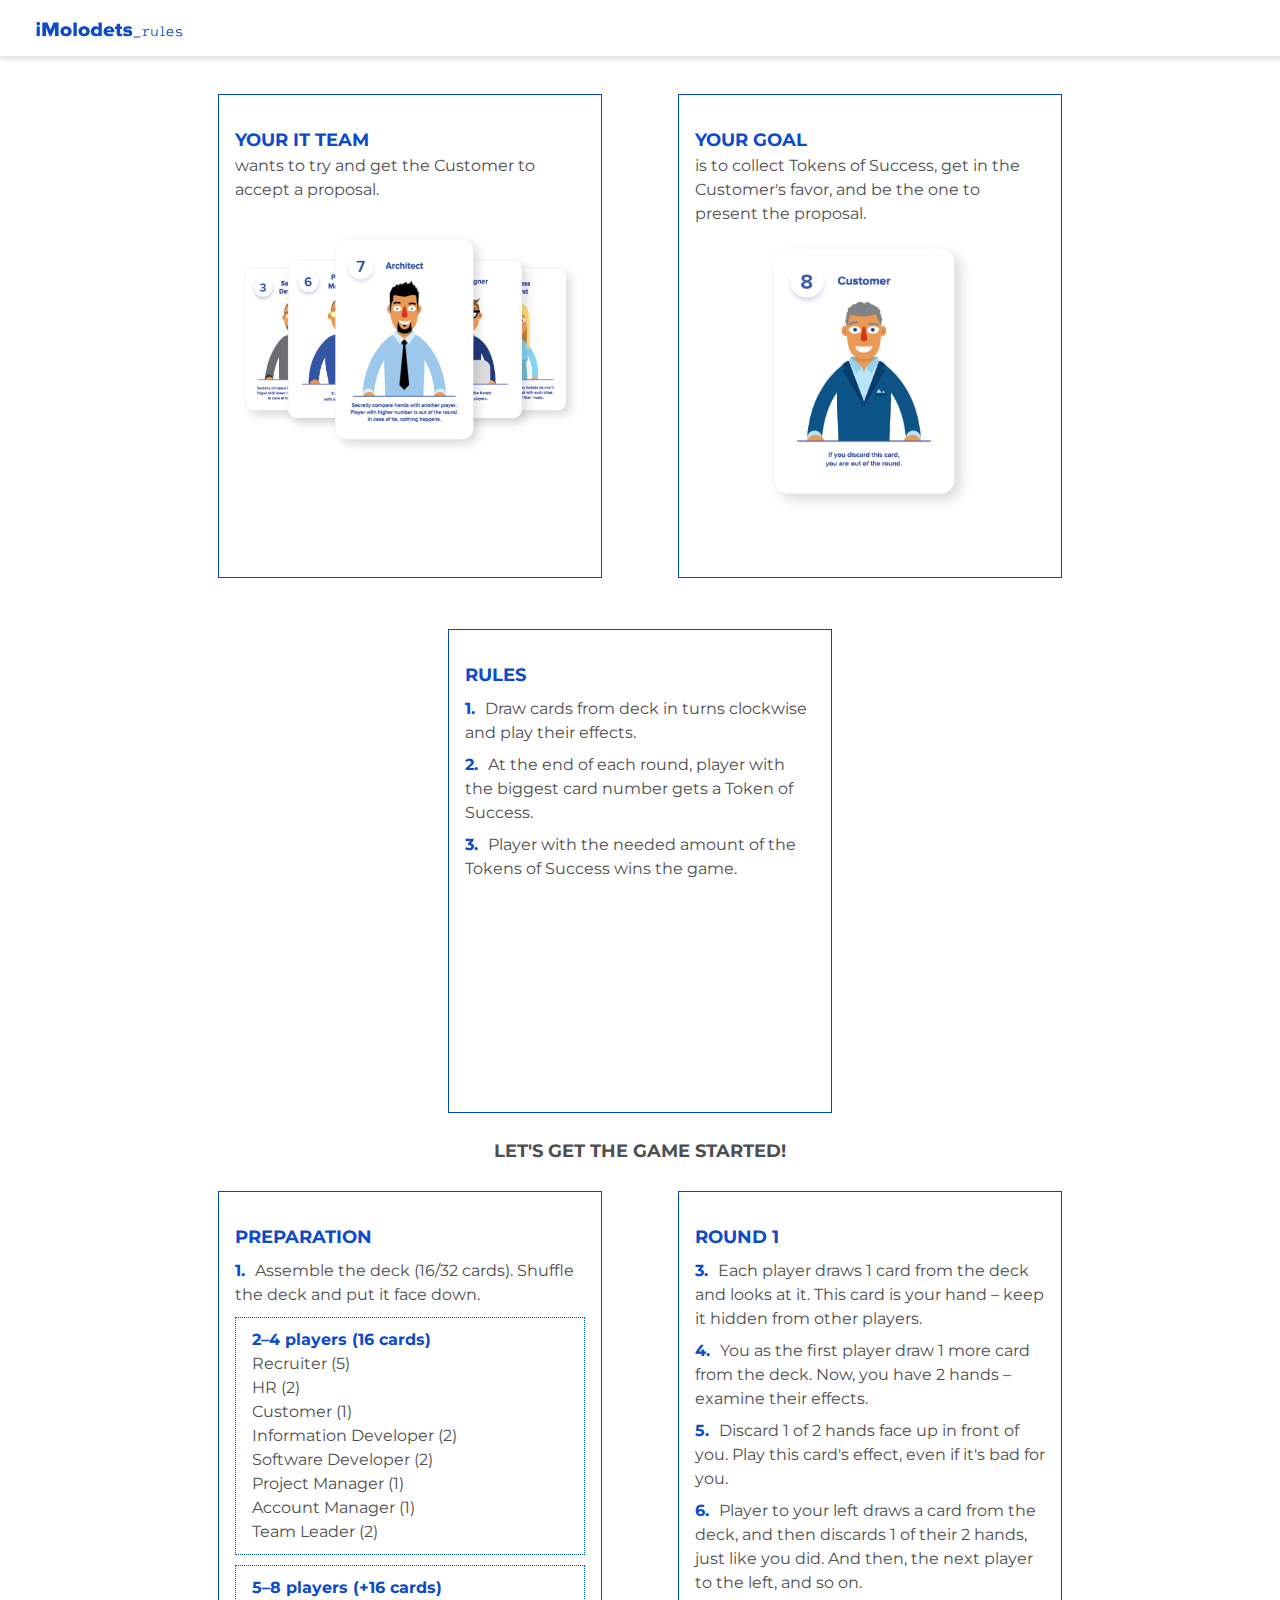
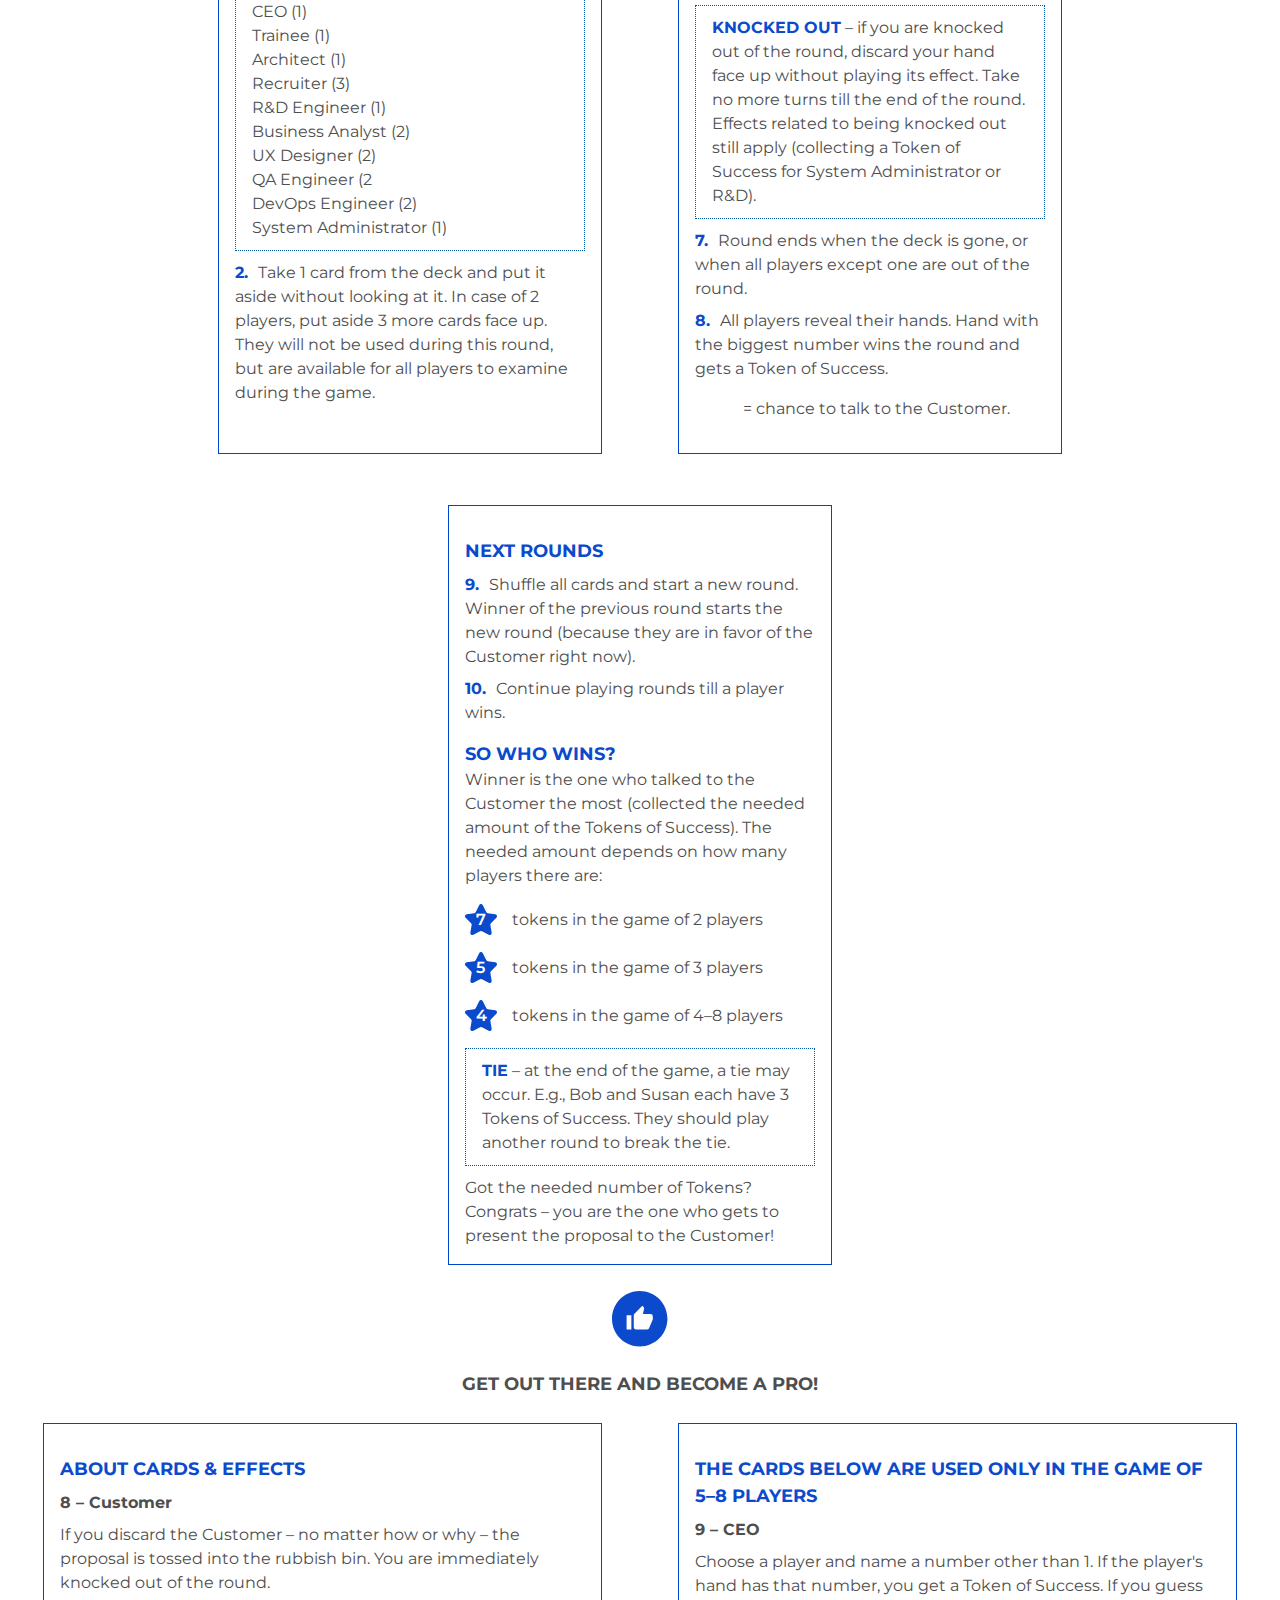
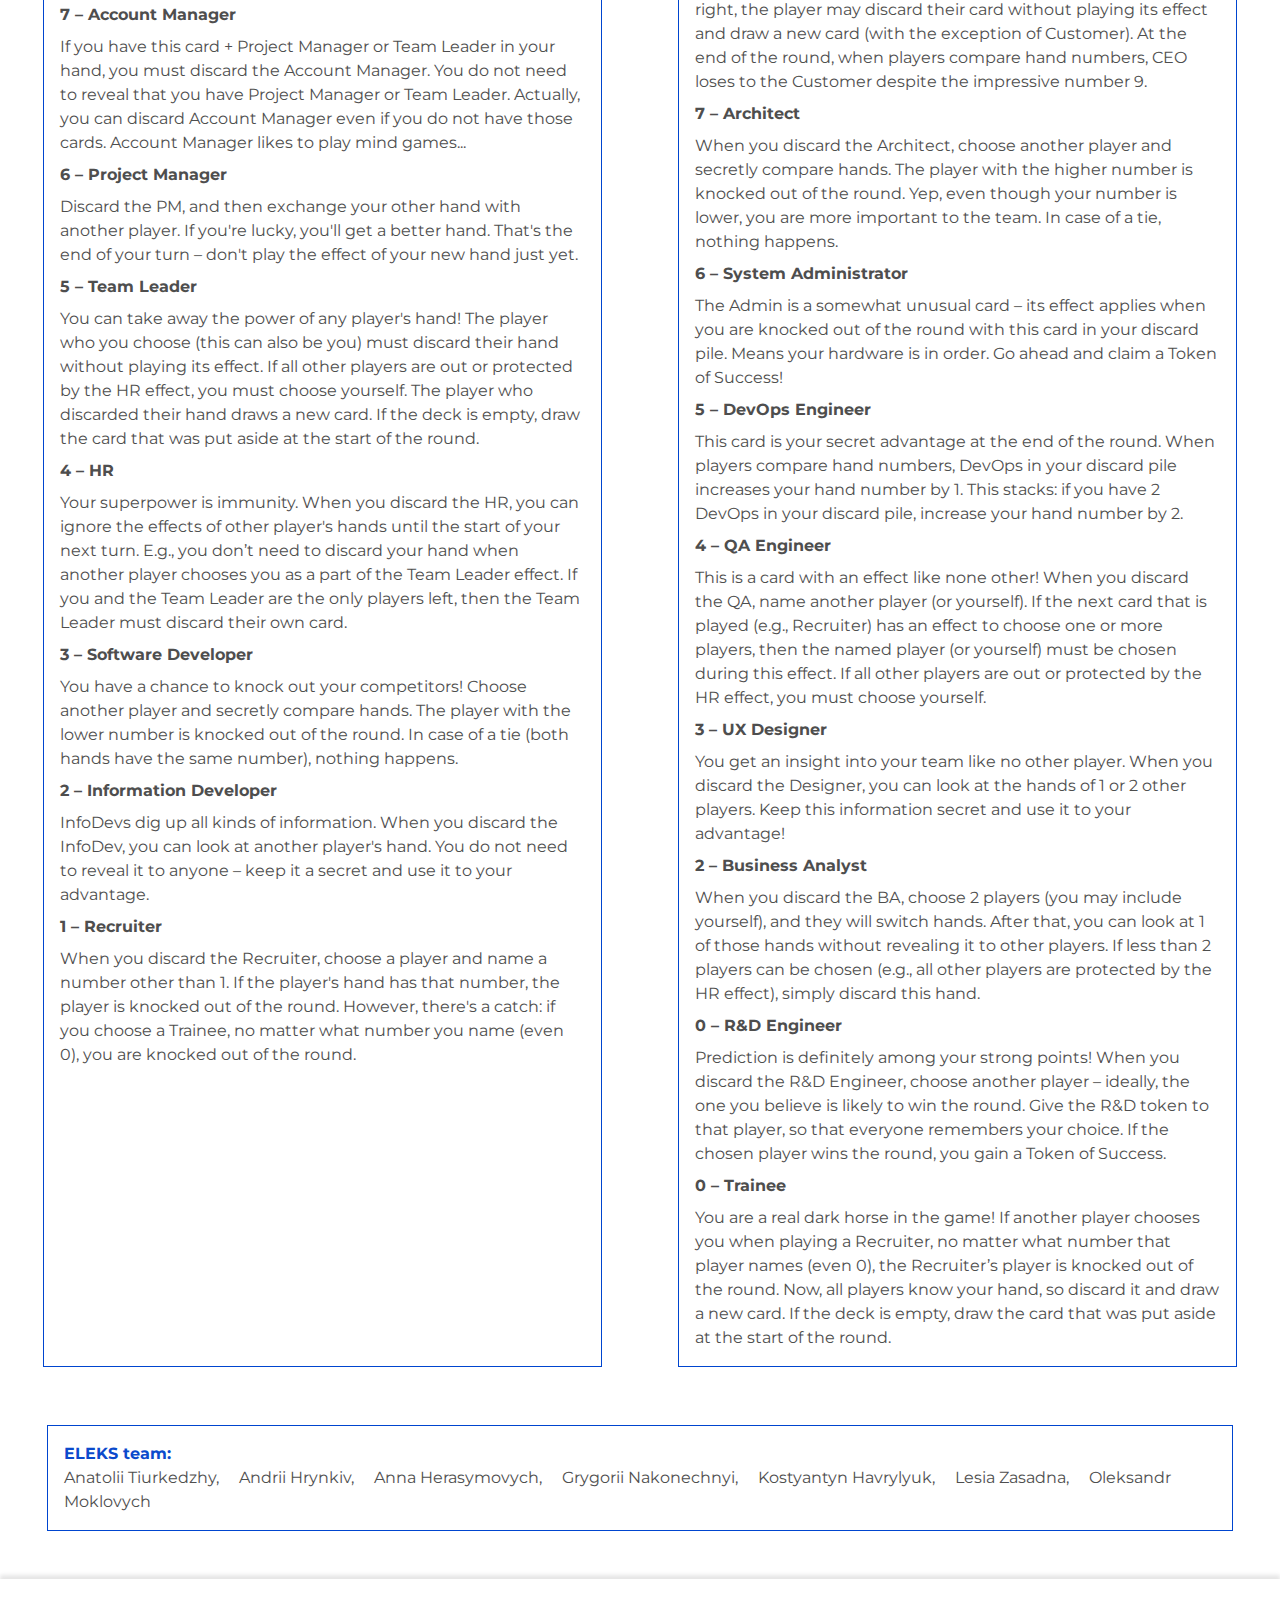
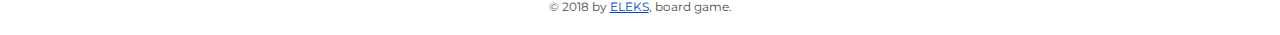
==== commit dd08246d: "update stylese and markup; simplify scripts;" ====
--- a/index.html
+++ b/index.html
@@ -13,14 +13,20 @@
 <body>
     <header class="header-block">
         <button class="drop-btn" onclick="mainModule.showHideMenu()"></button>
-        <h1>
+        <h1 class="logo">
             <a href="#top">
-                <img alt="iMolodets rules" src="images/logo/logo-rules-dark.svg" class="title-img">
+                <img alt="iMolodets rules logo" src="images/logo/logo-rules-dark.svg" class="title-img">
             </a>
         </h1>
     </header>
     <aside>
         <nav class="expand-menu">
+            <div class="header-block-open-menu">
+                <button class="drop-btn-open" onclick="mainModule.showHideMenu()"></button>
+                <h2 class="logo">
+                    <img alt="iMolodets rules logo" src="images/logo/logo-rules-white.svg" class="title-img">
+                </h2>
+            </div>
             <ul>
                 <li>
                     <a href="#A00" class="list-item" onclick="mainModule.expandMenu(0)">
@@ -47,19 +53,19 @@
     </aside>
     <main class="content">
         <section class="group-block">
-            <div class="description-block">
+            <article class="description-block">
                 <h3>
                     <a id="A00">YOUR IT TEAM</a>
                 </h3>
                 <p>wants to try and get the Customer to accept a proposal.</p>
                 <img alt="cards picture" id="people-picture" src="images/cards/asset.png">
-            </div>
-            <div class="description-block">
+            </article>
+            <article class="description-block">
                 <h3>YOUR GOAL</h3>
                 <p>is to collect Tokens of Success, get in the Customer&apos;s favor, and be the one to present the proposal.</p>
                 <img alt="customer card" id="customer-picture" src="images/cards/asset_customer.png">
-            </div>
-            <div class="description-block">
+            </article>
+            <article class="description-block">
                 <h3>RULES</h3>
                 <ol id="rules-list">
                     <li>
@@ -72,14 +78,14 @@
                         Player with the needed amount of the Tokens of Success wins the game.
                     </li>
                 </ol>
-            </div>
+            </article>
         </section>
-       
-            <h2>LET&apos;S GET THE GAME STARTED!</h2>
-      
+        <h2>LET&apos;S GET THE GAME STARTED!</h2>
         <section class="group-block">
-            <div class="description-block">
-                <h3> <a id="A01">PREPARATION  </a></h3>
+            <article class="description-block">
+                <h3>
+                    <a id="A01">PREPARATION </a>
+                </h3>
                 <ol id="preparation-list">
                     <li>Assemble the deck (16/32 cards). Shuffle the deck and put it face down.
                         <div class="internal-listitem-block">
@@ -118,8 +124,8 @@
                         will not be used during this round, but are available for all players to examine during the game.
                     </li>
                 </ol>
-            </div>
-            <div class="description-block">
+            </article>
+            <article class="description-block">
                 <h3>ROUND 1</h3>
                 <ol id="first-rounds">
                     <li>
@@ -151,8 +157,8 @@
                 <div class="tip-block star">
                     <p>= chance to talk to the Customer.</p>
                 </div>
-            </div>
-            <div class="description-block">
+            </article>
+            <article class="description-block">
                 <h3>NEXT ROUNDS</h3>
                 <ol id="next-rounds">
                     <li>
@@ -163,7 +169,7 @@
                         Continue playing rounds till a player wins.
                     </li>
                 </ol>
-        
+
                 <h3>SO WHO WINS?</h3>
                 <p>Winner is the one who talked to the Customer the most (collected the needed amount of the Tokens of Success).
                     The needed amount depends on how many players there are:</p>
@@ -188,14 +194,14 @@
                     <p>Got the needed number of Tokens? Congrats – you are the one who gets to present the proposal to the Customer!
                     </p>
                 </div>
-            </div>
+            </article>
         </section>
         <div id="like-img">
             <img alt="like" src="images/like.svg">
         </div>
         <h2>GET OUT THERE AND BECOME A PRO!</h2>
         <section class="group-block">
-            <div class="description-block desktop-view">
+            <article class="description-block desktop-view">
                 <h3>
                     <a id="A02">ABOUT CARDS &amp; EFFECTS</a>
                 </h3>
@@ -250,8 +256,8 @@
                         choose a Trainee, no matter what number you name (even 0), you are knocked out of the round.
                     </p>
                 </div>
-            </div>
-            <div class="description-block desktop-view">
+            </article>
+            <article class="description-block desktop-view">
                 <h3>THE CARDS BELOW ARE USED ONLY IN THE GAME OF 5–8 PLAYERS</h3>
                 <div class="card-description">
                     <h3>9 – CEO</h3>
@@ -312,21 +318,21 @@
                         that was put aside at the start of the round.
                     </p>
                 </div>
-            </div>
+            </article>
         </section>
+        <article id="creators">
+            <h4 class="term-description">ELEKS team:</h4>
+            <ul class="people-list">
+                <li>Anatolii Tiurkedzhy,</li>
+                <li>Andrii Hrynkiv,</li>
+                <li>Anna Herasymovych,</li>
+                <li>Grygorii Nakonechnyi,</li>
+                <li>Kostyantyn Havrylyuk,</li>
+                <li>Lesia Zasadna,</li>
+                <li>Oleksandr Moklovych</li>
+            </ul>
+        </article>
     </main>
-    <div id="creators">
-        <ul class="people-list">
-            <li class="term-description">ELEKS team:</li>
-            <li>Anna Herasymovych,</li>
-            <li>Grygorii Nakonechnyi,</li>
-            <li>Lesia Zasadna,</li>
-            <li>Oleksandr Moklovych,</li>
-            <li>Anatolii Tyurkedji,</li>
-            <li>Kostyantyn Havrylyuk,</li>
-            <li>Andrii Hrynkiv</li>
-        </ul>
-    </div>
     <footer class="footer-block">
         <p> &copy; 2018 by
             <a href="https://eleks.com" target="_blank">ELEKS</a>, board game.
--- a/main.css
+++ b/main.css
@@ -26,17 +26,23 @@
     background: #fff;
 }
 .header-block-open-menu{
-    transition-property: background-color;
-    position: fixed;
-    z-index: 2;
-    background-color: #0045cf;
-    box-shadow: none;
+    width: 100%;
+    height: 56px;
+    display: flex;
+    padding: 0 16px;
+    align-items: center;
+}
+.header-block-open-menu > h1 > img {
+    margin-top: 10px;
+}
+.logo {
+    margin: 0;
+    font-size: 2em;
 }
 .title-img{
     width: 150px;
-    height: 25px;
-    margin: 14px 0 0 18px;
-
+    height: 17px;
+    margin:0 0 1px 18px;
 }
 .uppercase {
     text-transform: uppercase;
@@ -51,9 +57,13 @@
   
 }
 .drop-btn-open{
+    outline: none;
+    border: none;
+    height: 20px;
+    width: 20px;
     background: url("images/buttons/pageClose.png") no-repeat  center;
     background-size: 70%;
-    z-index: 3;
+   
 }
 .expand-menu {
     position: fixed;
@@ -62,7 +72,7 @@
     height: 100%;
     width:100%;
     left:-100%;
-    padding-top: 56px;
+    top:0;
     transition: left 0.5s; 
 } 
 .expand-menu-open {
@@ -132,6 +142,7 @@
 .term-description {
     color: #0b4acc;
     font-weight: bold;
+    margin: 0;
 }
  ol {
     list-style-type: none;
@@ -167,17 +178,20 @@
    align-items: center;
    flex-direction: row;
    margin:16px 0;
-   height: 32px;
-   background: url("images/star.svg") no-repeat;
 }
 .star {
     padding-left: 48px;
 }
 .tip-block > p > span {
     display: inline-block;
+    box-sizing: border-box;
+    height: 32px;
+    width: 32px;
+    background: url("images/star.svg") no-repeat;
     color: #fff;
     font-weight: 600;
-    padding: 4px 30px 0 11px;
+    padding: 4px 11px 0 11px;
+    margin-right: 15px;
 }
 
 #like-img > img{
@@ -202,7 +216,7 @@
     height: 56px;
     text-align: center;
     font-size: 12px;
-    box-shadow: 0px  -4px  rgba(0, 0, 0, 0.1);
+    box-shadow: 0 -4px 4px 0 rgba(0, 0, 0, 0.1)   
 }
 .footer-block > p {
     padding: 16px;
@@ -211,11 +225,11 @@
 .footer-block a {
     color: #0045cf;
 }
-a[id] {padding-top:80px;}
-
-
-
-
+a[id] {
+    padding-top:80px;
+}
+
+/* responsive styles */
 @media all and (min-width: 769px) {
 
     body, ul, li, .people-block > p, h2 {
@@ -266,6 +280,9 @@
     }
     #creators > ul > li {
         display: inline;
-        padding: 0 8px;
-    }
-}
+        margin: 0 8px;
+    }
+    #creators > ul > li:first-child {
+        margin: 0 8px 0 0;
+    }
+}
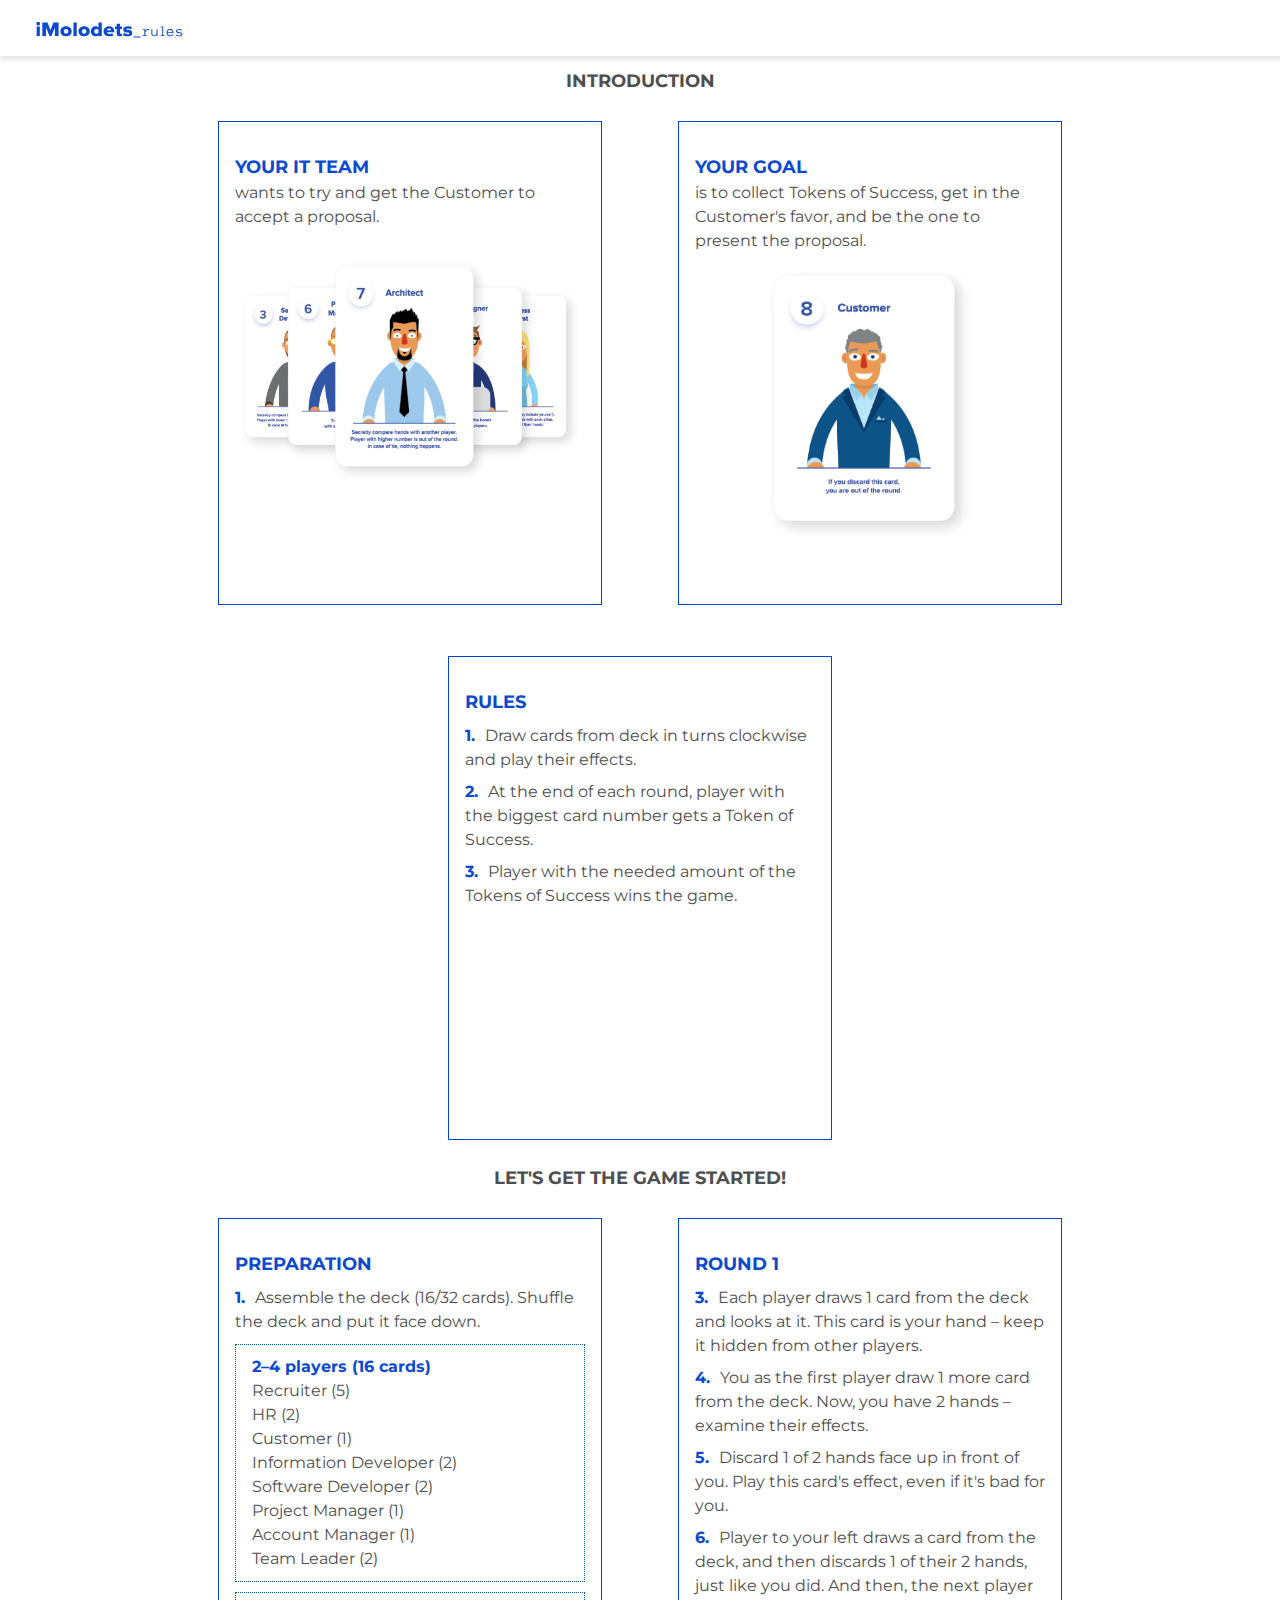
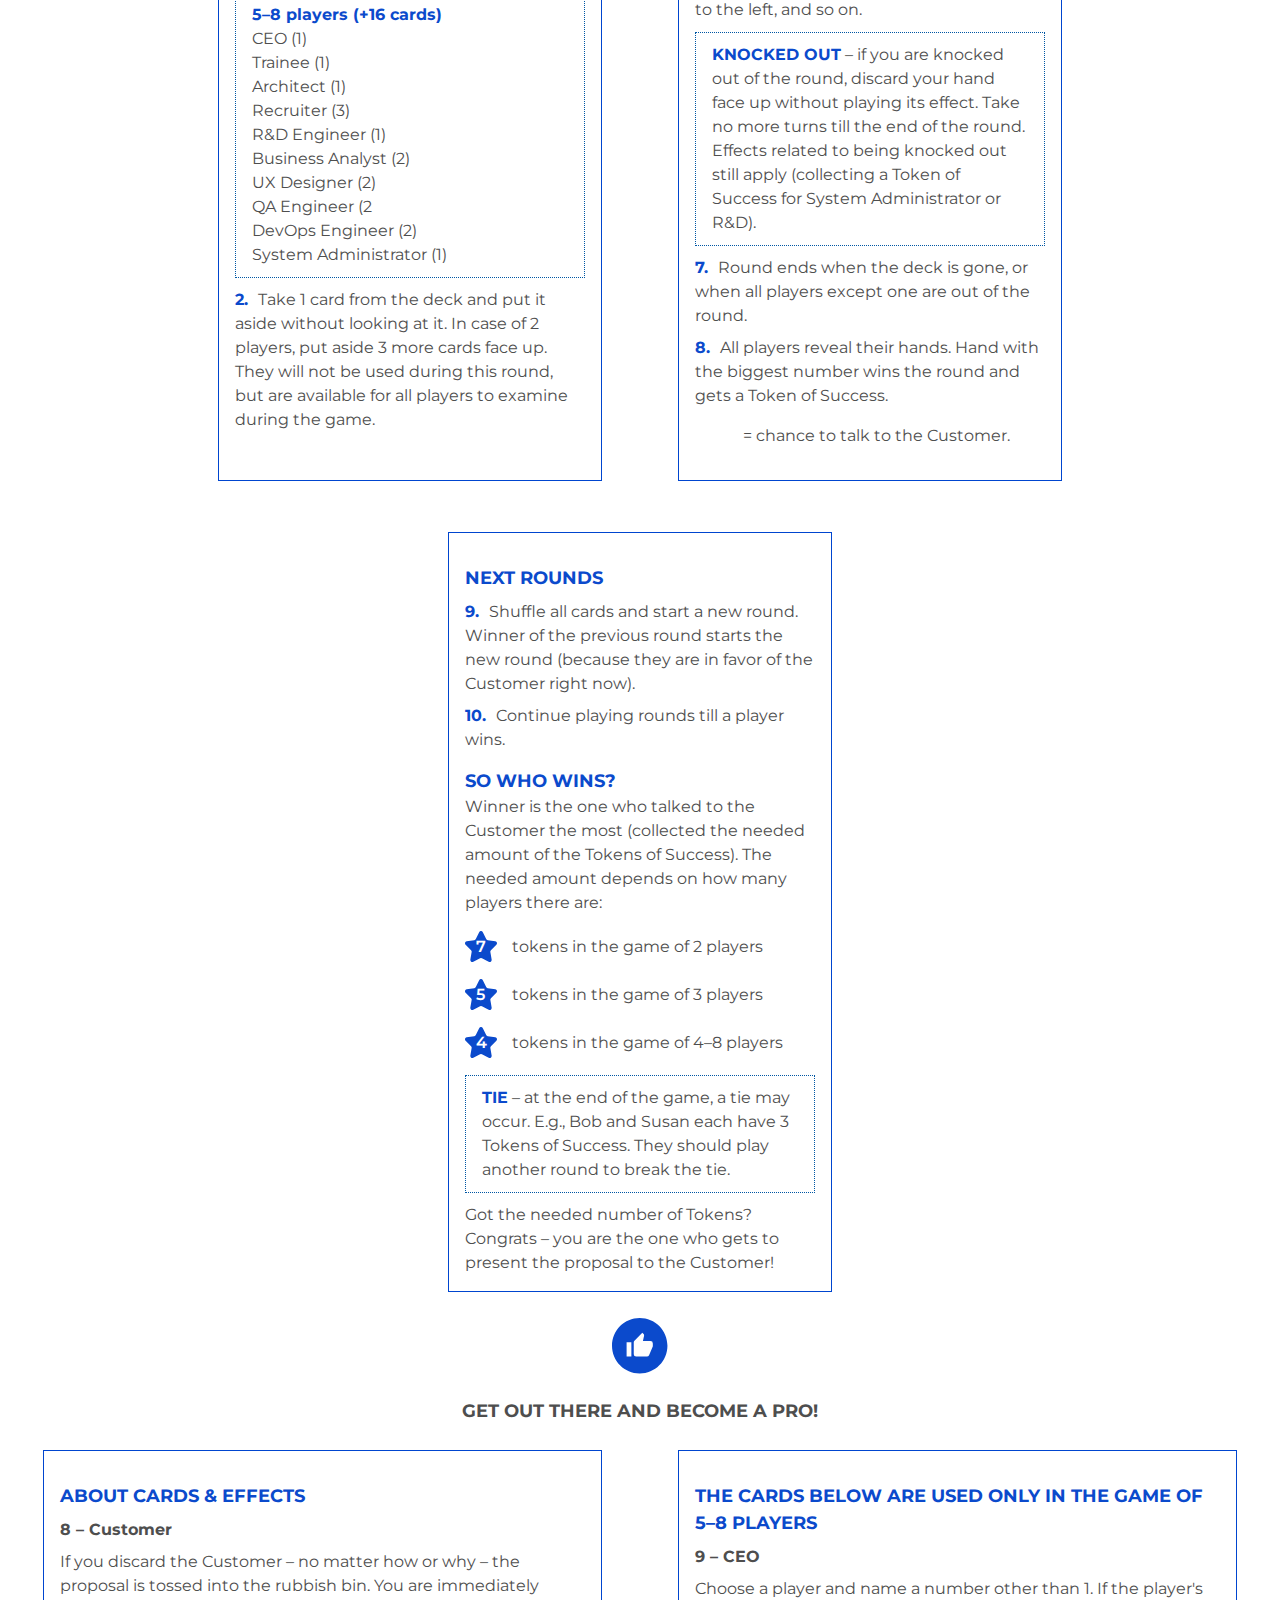
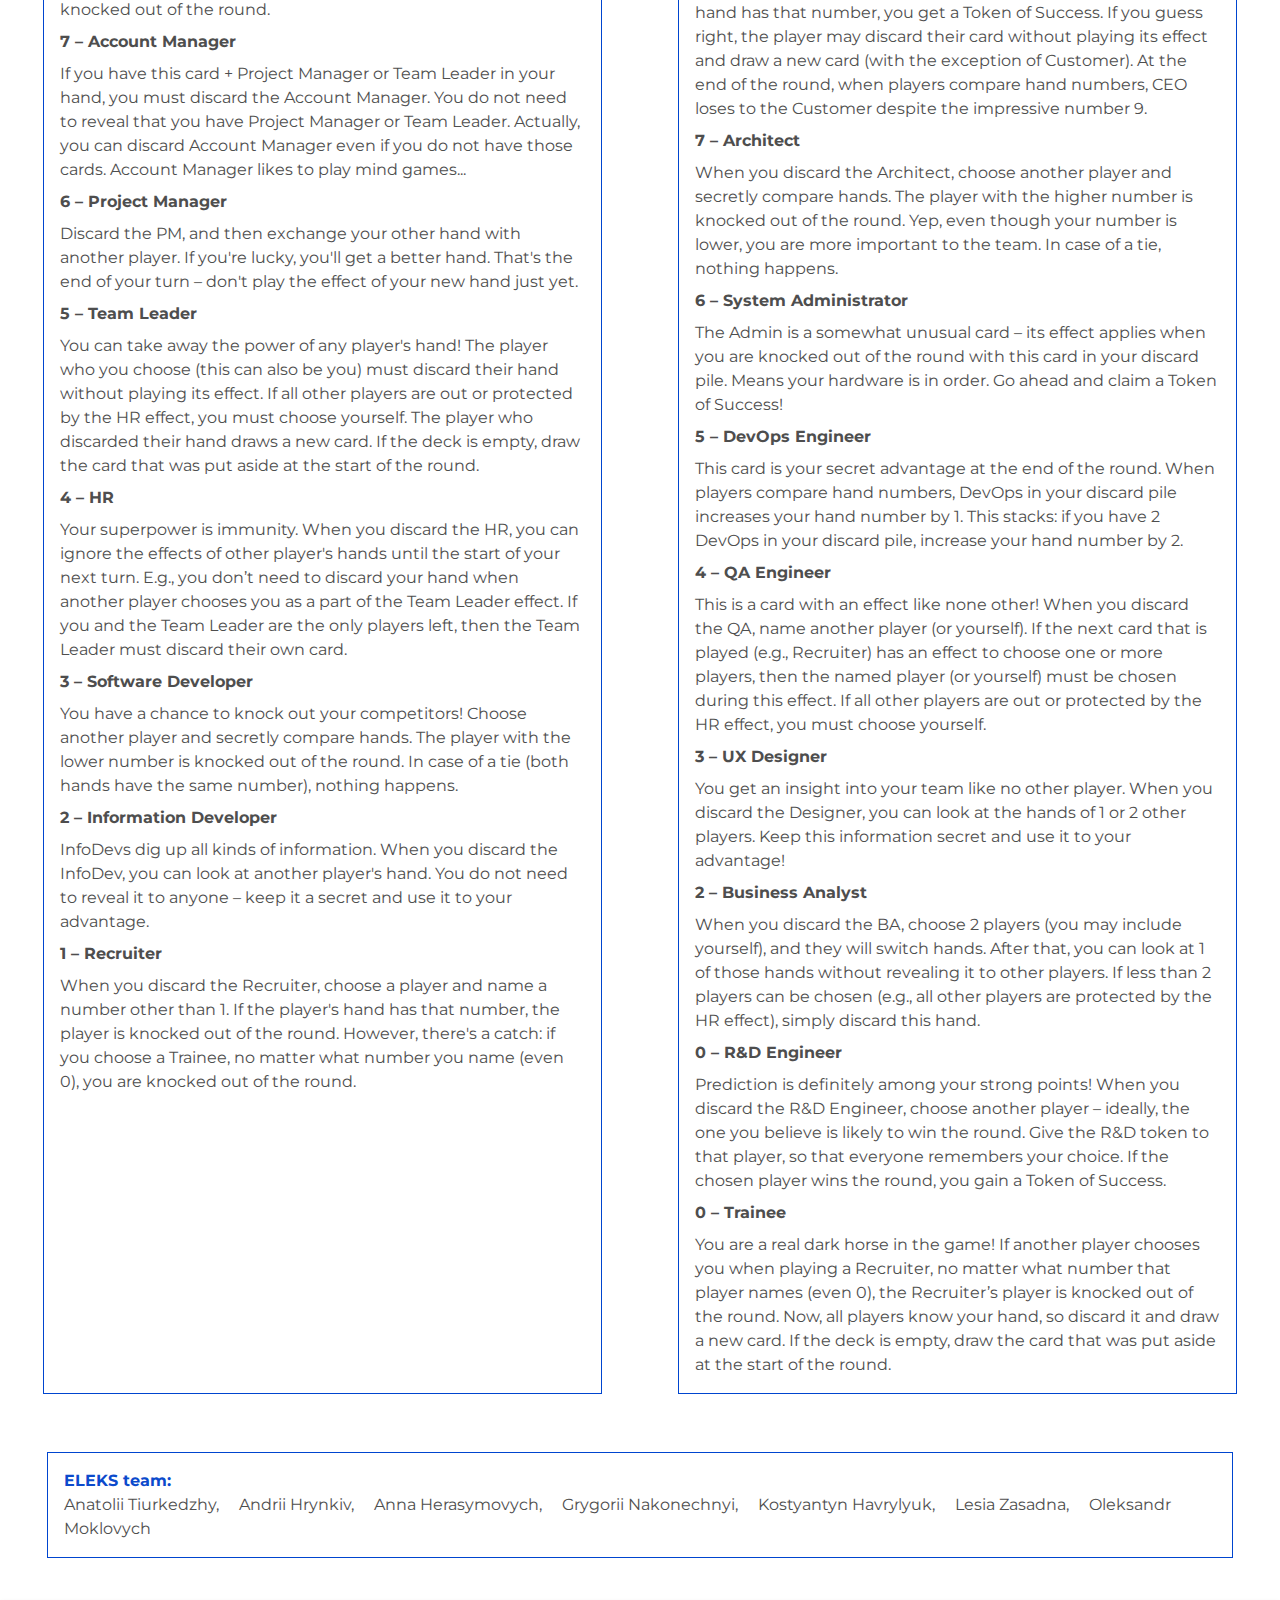
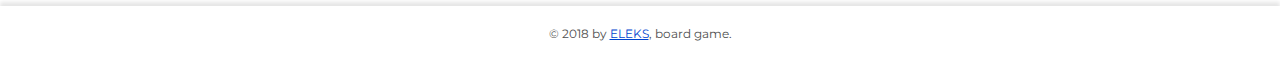
==== commit b9a8ef82: "add headers to the section blocks;" ====
--- a/index.html
+++ b/index.html
@@ -6,6 +6,8 @@
     <title>iMolodets board game rules</title>
     <link href="https://fonts.googleapis.com/css?family=Montserrat:400,700" rel="stylesheet">
     <link rel="stylesheet" type="text/css" href="main.css">
+    <link rel="shortcut icon" href="images/favicon.png" />
+    <link rel="apple-touch-icon" href="images/favicon.png" />
     <script src="main.js"></script>
     <meta name="viewport" content="width=device-width, initial-scale=1">
 </head>
@@ -53,6 +55,7 @@
     </aside>
     <main class="content">
         <section class="group-block">
+            <h2>INTRODUCTION</h2>
             <article class="description-block">
                 <h3>
                     <a id="A00">YOUR IT TEAM</a>
@@ -80,8 +83,8 @@
                 </ol>
             </article>
         </section>
-        <h2>LET&apos;S GET THE GAME STARTED!</h2>
         <section class="group-block">
+            <h2>LET&apos;S GET THE GAME STARTED!</h2>
             <article class="description-block">
                 <h3>
                     <a id="A01">PREPARATION </a>
@@ -199,8 +202,8 @@
         <div id="like-img">
             <img alt="like" src="images/like.svg">
         </div>
-        <h2>GET OUT THERE AND BECOME A PRO!</h2>
         <section class="group-block">
+            <h2>GET OUT THERE AND BECOME A PRO!</h2>
             <article class="description-block desktop-view">
                 <h3>
                     <a id="A02">ABOUT CARDS &amp; EFFECTS</a>
--- a/main.css
+++ b/main.css
@@ -250,6 +250,9 @@
         flex-wrap: wrap;
         justify-content: center;
     }
+    .group-block h2 {
+        width: 100%;
+    }
     .description-block {
         margin:2% 3%; 
         width: 25%;
